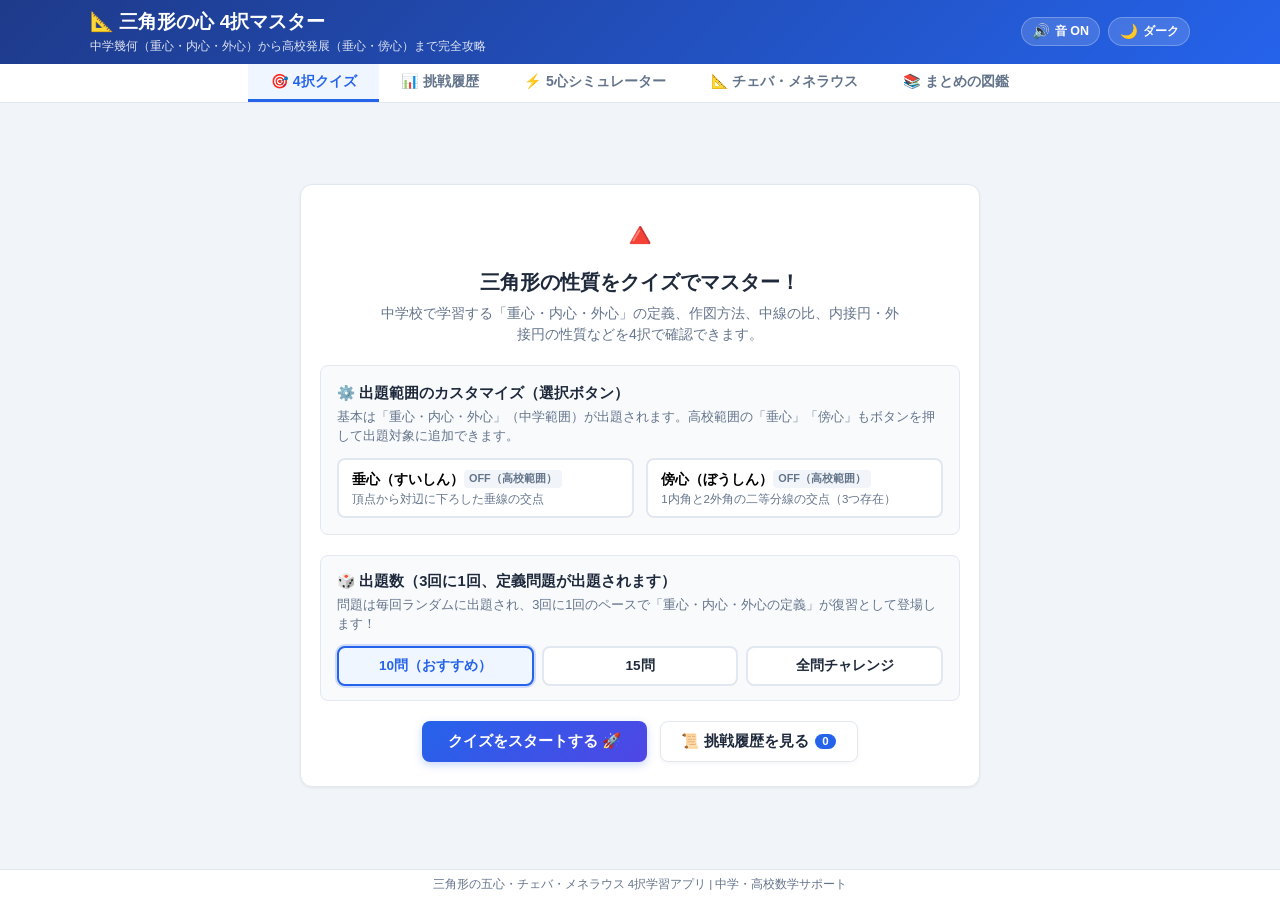
==== index.html @ 72038bac "Fix result-message element and guard to ensure quiz history saves properly" ====
<!DOCTYPE html>
<html lang="ja">
<head>
  <meta charset="UTF-8">
  <meta name="viewport" content="width=device-width, initial-scale=1.0">
  <title>三角形の心 4択マスター | 重心・内心・外心・垂心・傍心</title>
  <link rel="stylesheet" href="style.css">
</head>
<body>
  <!-- ヘッダー -->
  <header class="app-header">
    <div class="header-container">
      <div class="header-content">
        <h1>📐 三角形の心 4択マスター</h1>
        <p class="app-subtitle">中学幾何（重心・内心・外心）から高校発展（垂心・傍心）まで完全攻略</p>
      </div>
      <div class="header-actions">
        <button id="btn-sound-toggle" class="sound-toggle-btn" type="button" title="効果音 ON/OFF" aria-label="効果音切替">
          <span id="sound-icon" class="sound-icon">🔊</span>
          <span id="sound-text" class="sound-text">音 ON</span>
        </button>
        <button id="btn-theme-toggle" class="theme-toggle-btn" type="button" title="ダークモード/ライトモード切替" aria-label="テーマ切替">
          <span id="theme-icon" class="theme-icon">🌙</span>
          <span id="theme-text" class="theme-text">ダーク</span>
        </button>
      </div>
    </div>
  </header>

  <!-- ナビゲーションタブ -->
  <nav class="nav-tabs">
    <button id="tab-quiz" class="tab-btn active">🎯 4択クイズ</button>
    <button id="tab-history" class="tab-btn">📊 挑戦履歴</button>
    <button id="tab-simulator" class="tab-btn">⚡ 5心シミュレーター</button>
    <button id="tab-theorems" class="tab-btn">📐 チェバ・メネラウス</button>
    <button id="tab-encyclopedia" class="tab-btn">📚 まとめの図鑑</button>
  </nav>

  <!-- メインコンテンツ -->
  <main class="main-container">
    
    <!-- 1. クイズ開始画面 -->
    <section id="view-start" class="card start-card">
      <div class="start-icon">🔺</div>
      <h2 class="start-title">三角形の性質をクイズでマスター！</h2>
      <p class="start-desc">
        中学校で学習する「重心・内心・外心」の定義、作図方法、中線の比、内接円・外接円の性質などを4択で確認できます。
      </p>

      <!-- 高校範囲（垂心・傍心）の追加選択ボタン -->
      <div class="scope-setting-box">
        <div class="setting-title">
          <span>⚙️ 出題範囲のカスタマイズ（選択ボタン）</span>
        </div>
        <p class="setting-desc">
          基本は「重心・内心・外心」（中学範囲）が出題されます。高校範囲の「垂心」「傍心」もボタンを押して出題対象に追加できます。
        </p>

        <div class="toggle-group">
          <!-- 垂心ボタン -->
          <button id="toggle-orthocenter" class="toggle-btn" type="button">
            <div class="toggle-label">
              <span>垂心（すいしん）</span>
              <span id="badge-orthocenter" class="status-badge badge-off">OFF（高校範囲）</span>
            </div>
            <span class="toggle-sub">頂点から対辺に下ろした垂線の交点</span>
          </button>

          <!-- 傍心ボタン -->
          <button id="toggle-excenter" class="toggle-btn" type="button">
            <div class="toggle-label">
              <span>傍心（ぼうしん）</span>
              <span id="badge-excenter" class="status-badge badge-off">OFF（高校範囲）</span>
            </div>
            <span class="toggle-sub">1内角と2外角の二等分線の交点（3つ存在）</span>
          </button>
        </div>
      </div>

      <!-- 出題数の選択 -->
      <div class="count-setting-box">
        <div class="setting-title">
          <span>🎲 出題数（3回に1回、定義問題が出題されます）</span>
        </div>
        <p class="setting-desc">
          問題は毎回ランダムに出題され、3回に1回のペースで「重心・内心・外心の定義」が復習として登場します！
        </p>
        <div class="count-btn-group">
          <button type="button" class="btn-quiz-count active" data-count="10">10問（おすすめ）</button>
          <button type="button" class="btn-quiz-count" data-count="15">15問</button>
          <button type="button" class="btn-quiz-count" data-count="all">全問チャレンジ</button>
        </div>
      </div>

      <div class="start-actions">
        <button id="btn-start" class="btn-primary">クイズをスタートする 🚀</button>
        <button id="btn-open-history" class="btn-secondary" type="button">
          📜 挑戦履歴を見る <span id="history-count-badge" class="badge badge-count">0</span>
        </button>
      </div>
    </section>

    <!-- 2. クイズ解答画面 -->
    <section id="view-quiz" class="card quiz-layout hidden">
      <!-- 左側：問題と4択 -->
      <div class="quiz-left-col">
        <div class="quiz-header">
          <div class="quiz-step-box">
            <span class="quiz-step">第 <span id="q-current-index">1</span> 問 / 全 <span id="q-total">10</span> 問</span>
            <span id="scope-badge" class="badge badge-junior">中学範囲</span>
          </div>
          <div class="quiz-header-right">
            <div id="quiz-streak-badge" class="streak-badge">
              <span class="streak-fire">🔥</span> 連続正解: <strong id="streak-count">0</strong> 問
            </div>
            <button id="btn-quiz-history" class="btn-header-history" type="button" title="過去の成績履歴を見る">
              📜 履歴
            </button>
          </div>
        </div>

        <div class="progress-container">
          <div id="quiz-progress-bar" class="progress-bar"></div>
        </div>

        <!-- リアルタイム回答状況インジケーター -->
        <div id="quiz-answer-tracker" class="quiz-answer-tracker"></div>

        <div class="quiz-content">
          <div id="q-text" class="quiz-question-text">問題文がここに入ります。</div>

          <!-- 4択ボタンコンテナ -->
          <div id="options-container" class="options-grid"></div>
        </div>
      </div>

      <!-- 右側：正解・解説・次へボタン -->
      <div class="quiz-right-col">
        <!-- 未回答時の案内 -->
        <div id="feedback-placeholder" class="feedback-placeholder">
          <div class="placeholder-icon">👉</div>
          <h3>解答待ち</h3>
          <p>左側の選択肢から答えを1つ選んでください。</p>
        </div>

        <!-- 回答後の判定カード -->
        <div id="feedback-card" class="feedback-card hidden">
          <!-- 上部固定バー：判定ステータス ＆ 次の問題へボタン（スクロール一切不要で即座に押せる！） -->
          <div class="feedback-header-bar">
            <div class="feedback-status">
              <span id="feedback-icon" class="feedback-icon">⭕</span>
              <span id="feedback-title" class="feedback-title">正解！</span>
            </div>
            <button id="btn-next" class="btn-primary btn-next-top" type="button">次の問題へ ➔</button>
          </div>

          <div id="auto-next-indicator" class="auto-next-indicator hidden">⚡ 自動で次の問題へ進みます...</div>

          <!-- スクロール不要でコンパクトに収まる解説領域 -->
          <div class="feedback-content-area">
            <!-- 正解の明示表示エリア（選択後に表示） -->
            <div id="feedback-correct-answer" class="feedback-correct-answer">
              <span class="correct-badge">正解</span>
              <strong id="feedback-correct-text" class="correct-text">重心（G）</strong>
            </div>

            <p id="feedback-explanation" class="feedback-explanation">解説テキスト</p>
            <div id="feedback-tip" class="feedback-tip">💡 覚え方のヒント</div>
            <div id="quiz-svg-container" class="quiz-svg-container"></div>
          </div>

          <!-- 下部にも念のため配置（どちらでも押せます） -->
          <div class="feedback-bottom-action">
            <button id="btn-next-bottom" class="btn-secondary btn-next-sub" type="button">次の問題へ ➔</button>
          </div>
        </div>
      </div>
    </section>

    <!-- 3. 結果発表画面 -->
    <section id="view-result" class="card result-card hidden">
      <h2>🎉 クイズ終了！お疲れ様でした</h2>
      
      <div class="score-circle">
        <div id="result-score" class="score-number">8</div>
        <div class="score-total">/ <span id="result-total">10</span> 問正解</div>
      </div>

      <div class="result-stats-row">
        <div id="result-percentage" class="result-percentage">正答率: 80%</div>
        <div id="result-streak-box" class="result-streak-box">🔥 最長連続正解: <strong id="result-max-streak">0</strong> 問</div>
      </div>
      <p id="result-message" class="result-message"></p>
      <div class="result-actions">
        <button id="btn-restart" class="btn-primary">もう一度挑戦する 🔄</button>
        <button id="btn-result-history" class="btn-secondary" type="button">📜 過去の挑戦履歴を見る 📊</button>
      </div>

      <!-- 復習リスト -->
      <div class="review-section">
        <h3>📋 今回の問題と振り返り</h3>
        <div id="result-review-list"></div>
      </div>
    </section>

    <!-- 挑戦履歴画面（タブから常時直接アクセス可能） -->
    <section id="view-history" class="card history-view-card hidden">
      <div class="history-view-header">
        <div>
          <h2 class="history-view-title">📊 4択クイズ 挑戦履歴</h2>
          <p class="history-view-desc">これまでのクイズ成績と、毎回の全問題・回答の復習ができます。</p>
        </div>
        <button id="btn-view-clear-history" class="btn-text-danger" type="button">履歴をすべてリセット 🗑️</button>
      </div>

      <!-- 統計サマリーカード -->
      <div class="history-stats-grid">
        <div class="stat-card">
          <div id="stat-view-total-plays" class="stat-num">0 回</div>
          <div class="stat-lbl">挑戦回数</div>
        </div>
        <div class="stat-card">
          <div id="stat-view-avg-accuracy" class="stat-num">0%</div>
          <div class="stat-lbl">平均正答率</div>
        </div>
        <div class="stat-card">
          <div id="stat-view-best-streak" class="stat-num">0 問</div>
          <div class="stat-lbl">最高連続正解</div>
        </div>
      </div>

      <!-- 履歴一覧 -->
      <div class="history-view-body">
        <div id="history-view-list" class="history-list-container"></div>
      </div>
    </section>

    <!-- 4. まとめ図鑑画面 -->
    <section id="view-encyclopedia" class="hidden">
      <div style="margin-bottom: 1rem;">
        <h2 style="font-size: 1.3rem; margin-bottom: 0.3rem;">📖 三角形の五心 まとめ図鑑</h2>
        <p style="color: var(--text-muted); font-size: 0.9rem;">
          定義・作図方法・特徴的な性質をいつでも確認できるチートシートです。
        </p>
      </div>
      <div id="encyclopedia-container" class="encyclo-container"></div>
    </section>

    <!-- 5. 5心シミュレーター画面 -->
    <section id="view-simulator" class="card sim-layout hidden">
      <!-- 左パネル: コントロール & 情報 -->
      <div class="sim-panel">
        <div class="sim-panel-header">
          <h3>🎮 五心コントロール</h3>
          <p class="sim-guide">頂点A, B, Cを直接ドラッグして動かせます！</p>
        </div>

        <!-- プリセットボタン -->
        <div class="sim-control-group">
          <label class="sim-label">三角形プリセット</label>
          <div class="preset-btn-grid">
            <button class="btn-preset" data-preset="acute" title="鋭角三角形">鋭角</button>
            <button class="btn-preset" data-preset="right" title="直角三角形">直角</button>
            <button class="btn-preset" data-preset="obtuse" title="鈍角三角形">鈍角</button>
            <button class="btn-preset" data-preset="equilateral" title="正三角形">正△</button>
          </div>
        </div>

        <!-- 表示切り替えトグル -->
        <div class="sim-control-group">
          <label class="sim-label">表示する「心」と図形</label>
          <div class="sim-check-list">
            <label class="sim-check-item sim-check-centroid">
              <input type="checkbox" id="sim-show-centroid" checked>
              <span class="sim-check-mark"></span>
              <span class="sim-check-text"><strong>重心 (G)</strong> <small>中線</small></span>
            </label>

            <label class="sim-check-item sim-check-incenter">
              <input type="checkbox" id="sim-show-incenter" checked>
              <span class="sim-check-mark"></span>
              <span class="sim-check-text"><strong>内心 (I)</strong> <small>内接円・二等分線</small></span>
            </label>

            <label class="sim-check-item sim-check-sub sim-check-formula" id="sim-formula-row" title="内接円の半径公式 S=1/2r(a+b+c) の導出図解を表示">
              <input type="checkbox" id="sim-show-incenter-demo">
              <span class="sim-check-mark"></span>
              <span class="sim-check-text"><strong>↳ 📐 半径の求め方</strong> <small>3分割公式</small></span>
            </label>

            <label class="sim-check-item sim-check-circumcenter">
              <input type="checkbox" id="sim-show-circumcenter" checked>
              <span class="sim-check-mark"></span>
              <span class="sim-check-text"><strong>外心 (O)</strong> <small>外接円・垂直二等分線</small></span>
            </label>

            <label class="sim-check-item sim-check-orthocenter">
              <input type="checkbox" id="sim-show-orthocenter">
              <span class="sim-check-mark"></span>
              <span class="sim-check-text"><strong>垂心 (H)</strong> <small>垂線（高校）</small></span>
            </label>

            <label class="sim-check-item sim-check-excenter">
              <input type="checkbox" id="sim-show-excenter">
              <span class="sim-check-mark"></span>
              <span class="sim-check-text"><strong>傍心 (I_A)</strong> <small>傍接円（高校）</small></span>
            </label>

            <label class="sim-check-item sim-check-euler">
              <input type="checkbox" id="sim-show-euler">
              <span class="sim-check-mark"></span>
              <span class="sim-check-text"><strong>オイラー線</strong> <small>O-G-Hの一直線</small></span>
            </label>
          </div>
        </div>

        <!-- リアルタイム情報 -->
        <div class="sim-info-card">
          <div class="sim-info-row">
            <span class="sim-info-label">形状:</span>
            <span id="sim-triangle-type" class="sim-type-badge">鋭角三角形</span>
          </div>
          <div class="sim-angles-row">
            <span>∠A: <b id="sim-angle-a">60°</b></span>
            <span>∠B: <b id="sim-angle-b">60°</b></span>
            <span>∠C: <b id="sim-angle-c">60°</b></span>
          </div>
          <div id="sim-commentary" class="sim-commentary">
            頂点を動かして、外心や垂心が内部から外部へ飛び出す様子や、直角三角形の斜辺中点に外心が乗る様子を観察してみましょう！
          </div>
        </div>
      </div>

      <!-- 右側：メインビュー（キャンバス ＋ 下部式バー） -->
      <div class="sim-right-area">
        <div class="sim-canvas-wrapper">
          <svg id="sim-svg" viewBox="0 0 850 500" class="sim-svg">
            <defs>
              <pattern id="sim-grid" width="20" height="20" patternUnits="userSpaceOnUse">
                <path d="M 20 0 L 0 0 0 20" fill="none" stroke="#f1f5f9" stroke-width="1" />
              </pattern>
            </defs>
            <rect width="100%" height="100%" fill="url(#sim-grid)" rx="8" />

            <g id="sim-root-layer">
              <!-- 動的要素レイヤー -->
              <g id="sim-layer-guides"></g>
              <g id="sim-layer-circles"></g>
              <g id="sim-layer-euler"></g>

              <!-- 内心単独表示時の3分割三角形ハイライトレイヤー -->
              <g id="sim-layer-incenter-demo"></g>

              <!-- 三角形本体 -->
              <polygon id="sim-poly-triangle" class="sim-triangle" />

              <!-- 心の点レイヤー -->
              <g id="sim-layer-centers"></g>

              <!-- 頂点ドラッグハンドル -->
              <g id="sim-layer-handles"></g>
            </g>
          </svg>
        </div>

        <!-- 図の下に大きく表示する内接円の半径公式バー -->
        <div id="sim-formula-bar" class="sim-formula-bar hidden">
          <div class="sf-section sf-derivation">
            <div class="sf-tag">💡 内接円の半径公式の導出（3分割）</div>
            <div class="sf-eq-group">
              <span class="sf-area-s">S</span>
              <span class="sf-eq">=</span>
              <span class="sf-tri sf-tri-a" title="△IBC (底辺 a, 高さ r)">½ ar</span>
              <span class="sf-plus">+</span>
              <span class="sf-tri sf-tri-b" title="△ICA (底辺 b, 高さ r)">½ br</span>
              <span class="sf-plus">+</span>
              <span class="sf-tri sf-tri-c" title="△IAB (底辺 c, 高さ r)">½ cr</span>
              <span class="sf-eq">=</span>
              <span class="sf-factored">½(a + b + c)r</span>
            </div>
          </div>

          <div class="sf-arrow">➔</div>

          <div class="sf-section sf-target">
            <div class="sf-target-title">半径 r の公式</div>
            <div class="sf-frac-group">
              <span class="sf-r-var">r</span>
              <span class="sf-eq">=</span>
              <div class="sf-fraction">
                <span class="sf-num">2S</span>
                <span class="sf-den">a + b + c</span>
              </div>
            </div>
          </div>

          <div class="sf-section sf-calc">
            <div class="sf-calc-row">周長 <i>a+b+c</i>: <b id="sim-bar-p">0</b></div>
            <div class="sf-calc-row">面積 <i>S</i>: <b id="sim-bar-s">0</b></div>
            <div class="sf-calc-row sf-calc-r">半径 <i>r</i> = <b id="sim-bar-r">0</b></div>
          </div>
        </div>
      </div>
    </section>

    <!-- 6. チェバ・メネラウス シミュレーター画面 -->
    <section id="view-theorems" class="card sim-layout hidden">
      <!-- 左パネル: コントロール & 情報 -->
      <div class="sim-panel">
        <div class="sim-panel-header">
          <h3>📐 チェバ・メネラウス</h3>
          <p class="sim-guide">頂点A, B, Cや交点・直線をドラッグ！</p>
        </div>

        <!-- 定理選択セグメント -->
        <div class="sim-control-group">
          <label class="sim-label">定理の選択</label>
          <div class="thm-mode-selector">
            <button id="thm-mode-ceva" class="btn-thm-mode active" type="button">チェバの定理</button>
            <button id="thm-mode-menelaus" class="btn-thm-mode" type="button">メネラウスの定理</button>
          </div>
        </div>

        <!-- 出発点の選択 -->
        <div class="sim-control-group">
          <label class="sim-label">🏁 出発する頂点</label>
          <div class="thm-start-selector">
            <button class="btn-thm-start active" data-start="A" type="button">頂点 A</button>
            <button class="btn-thm-start" data-start="B" type="button">頂点 B</button>
            <button class="btn-thm-start" data-start="C" type="button">頂点 C</button>
          </div>
        </div>

        <!-- プリセットボタン -->
        <div class="sim-control-group">
          <label class="sim-label">配置プリセット</label>
          <div class="preset-btn-grid">
            <button class="btn-preset btn-thm-preset" data-preset="default">標準</button>
            <button class="btn-preset btn-thm-preset" data-preset="centroid" title="重心（比1:1:1）">重心</button>
            <button class="btn-preset btn-thm-preset" data-preset="fox" title="キツネ型（基本）">キツネ型</button>
            <button class="btn-preset btn-thm-preset" data-preset="midpoint" title="中点交差">中点</button>
          </div>
        </div>

        <!-- 表示設定 -->
        <div class="sim-control-group">
          <label class="sim-label">表示オプション</label>
          <div class="sim-check-list">
            <label class="sim-check-item">
              <input type="checkbox" id="thm-show-route" checked>
              <span class="sim-check-mark"></span>
              <span class="sim-check-text"><strong>🔄 巡回ルート（一筆書き）</strong> <small>矢印ガイド</small></span>
            </label>
            <label class="sim-check-item">
              <input type="checkbox" id="thm-show-lengths" checked>
              <span class="sim-check-mark"></span>
              <span class="sim-check-text"><strong>📏 線分の長さ数値</strong> <small>比率ラベル</small></span>
            </label>
            <label class="sim-check-item">
              <input type="checkbox" id="thm-show-extended" checked>
              <span class="sim-check-mark"></span>
              <span class="sim-check-text"><strong>✂️ 延長線ガイド</strong> <small>外分交点（点線）</small></span>
            </label>
            <label class="sim-check-item" id="thm-opt-line-handles-row">
              <input type="checkbox" id="thm-show-line-handles" checked>
              <span class="sim-check-mark"></span>
              <span class="sim-check-text"><strong>📍 直線操作点 (L1, L2)</strong> <small>メネラウス制御点</small></span>
            </label>
          </div>
        </div>

        <!-- 解説カード -->
        <div class="sim-info-card">
          <div class="sim-info-row">
            <span class="sim-info-label">要点解説:</span>
          </div>
          <div id="thm-explanation" class="sim-commentary">
            頂点AまたはBからスタートして、対辺の分点を経由しながら一筆書きで一周すると、分数の積は常に「1」になります！
          </div>
        </div>
      </div>

      <!-- 右側：メインビュー（キャンバス ＋ 下部式バー） -->
      <div class="sim-right-area">
        <div class="sim-canvas-wrapper">
          <svg id="thm-svg" viewBox="0 0 850 500" class="sim-svg">
            <g id="thm-root-layer">
              <!-- 延長線レイヤー -->
              <g id="thm-layer-extended"></g>
              <!-- 三角形本体 -->
              <polygon id="thm-poly-triangle" class="sim-triangle" />
              <!-- チェバ線 / メネラウス直線レイヤー -->
              <g id="thm-layer-lines"></g>
              <!-- 巡回ルート矢印レイヤー -->
              <g id="thm-layer-route"></g>
              <!-- 分点・交点レイヤー -->
              <g id="thm-layer-points"></g>
              <!-- ドラッグハンドルレイヤー -->
              <g id="thm-layer-handles"></g>
            </g>
          </svg>
        </div>

        <!-- 図の下に大きく表示する数式バー -->
        <div id="thm-formula-bar" class="sim-formula-bar">
          <div class="sf-section sf-derivation">
            <div id="thm-bar-title" class="sf-tag">📐 定理の等式</div>
            <div class="thm-formula-row">
              <div id="thm-frac-1" class="thm-formula-frac-box"></div>
              <span class="sf-times">×</span>
              <div id="thm-frac-2" class="thm-formula-frac-box"></div>
              <span class="sf-times">×</span>
              <div id="thm-frac-3" class="thm-formula-frac-box"></div>
              <span class="sf-eq">=</span>
              <span class="thm-formula-const">1</span>
            </div>
          </div>

          <div class="sf-arrow">➔</div>

          <div class="sf-section sf-target">
            <div class="sf-target-title">現在の実長での計算</div>
            <div class="thm-calc-row">
              <div id="thm-val-1" class="thm-val-frac-box"></div>
              <span class="sf-times">×</span>
              <div id="thm-val-2" class="thm-val-frac-box"></div>
              <span class="sf-times">×</span>
              <div id="thm-val-3" class="thm-val-frac-box"></div>
              <span class="sf-eq">=</span>
              <div class="thm-product-badge">
                <span id="thm-bar-product">1.00</span>
              </div>
            </div>
          </div>
        </div>
      </div>
    </section>

  </main>

  <!-- 挑戦履歴モーダル -->
  <div id="modal-history" class="modal-overlay hidden">
    <div class="modal-card">
      <div class="modal-header">
        <div class="modal-title-box">
          <span class="modal-icon">📊</span>
          <h3 class="modal-title">4択クイズ 挑戦履歴</h3>
        </div>
        <button id="btn-close-history" class="btn-modal-close" type="button" aria-label="閉じる">✕</button>
      </div>

      <div class="modal-body">
        <!-- 総合統計サマリー -->
        <div class="history-stats-grid">
          <div class="stat-card">
            <div id="stat-total-plays" class="stat-num">0</div>
            <div class="stat-lbl">挑戦回数</div>
          </div>
          <div class="stat-card">
            <div id="stat-avg-accuracy" class="stat-num">0%</div>
            <div class="stat-lbl">平均正答率</div>
          </div>
          <div class="stat-card">
            <div id="stat-best-streak" class="stat-num">0</div>
            <div class="stat-lbl">最高連続正解</div>
          </div>
        </div>

        <!-- 履歴リスト -->
        <div class="history-list-header">
          <h4>過去の成績一覧</h4>
          <button id="btn-clear-history" class="btn-text-danger" type="button">履歴をリセット</button>
        </div>
        <div id="history-list-container" class="history-list-container">
          <!-- JSで動的生成 -->
        </div>
      </div>
    </div>
  </div>

  <!-- フッター -->
  <footer class="app-footer">
    <p>三角形の五心・チェバ・メネラウス 4択学習アプリ | 中学・高校数学サポート</p>
  </footer>

  <!-- スクリプト読み込み -->
  <script src="questions.js"></script>
  <script src="simulator.js"></script>
  <script src="theorems.js"></script>
  <script src="app.js"></script>
</body>
</html>
---- style.css ----
:root {
  --primary-color: #2563eb;
  --primary-hover: #1d4ed8;
  --primary-light: #eff6ff;
  --secondary-color: #4f46e5;
  --success-color: #10b981;
  --success-light: #ecfdf5;
  --danger-color: #ef4444;
  --danger-light: #fef2f2;
  --warning-color: #f59e0b;
  --text-main: #1e293b;
  --text-muted: #64748b;
  --bg-main: #f1f5f9;
  --card-bg: #ffffff;
  --border-color: #e2e8f0;
  --input-bg: #ffffff;
  --radius-sm: 8px;
  --radius-md: 12px;
  --radius-lg: 16px;
  --shadow-sm: 0 1px 3px rgba(0,0,0,0.06);
  --shadow-md: 0 4px 10px rgba(0,0,0,0.07);
  --font-family: 'Segoe UI', -apple-system, BlinkMacSystemFont, "Hiragino Sans", "Hiragino Kaku Gothic ProN", Meiryo, sans-serif;
}

/* ダークモード設定 */
[data-theme="dark"] {
  --primary-color: #60a5fa;
  --primary-hover: #93c5fd;
  --primary-light: #1e293b;
  --secondary-color: #818cf8;
  --success-color: #34d399;
  --success-light: #064e3b;
  --danger-color: #f87171;
  --danger-light: #7f1d1d;
  --warning-color: #fbbf24;
  --text-main: #f1f5f9;
  --text-muted: #94a3b8;
  --bg-main: #0b0f19;
  --card-bg: #151d2f;
  --border-color: #25334d;
  --input-bg: #1a243a;
  --shadow-sm: 0 1px 3px rgba(0,0,0,0.4);
  --shadow-md: 0 4px 12px rgba(0,0,0,0.5);
}

* {
  box-sizing: border-box;
  margin: 0;
  padding: 0;
}

body {
  font-family: var(--font-family);
  background-color: var(--bg-main);
  color: var(--text-main);
  line-height: 1.5;
  height: 100vh;
  display: flex;
  flex-direction: column;
  overflow-x: hidden;
  transition: background-color 0.25s ease, color 0.25s ease;
}

/* ヘッダー */
.app-header {
  background: linear-gradient(135deg, #1e3a8a, #2563eb);
  color: #ffffff;
  padding: 0.5rem 1.2rem;
  box-shadow: var(--shadow-sm);
  flex-shrink: 0;
}

[data-theme="dark"] .app-header {
  background: linear-gradient(135deg, #0f172a, #1e3a8a);
  border-bottom: 1px solid #25334d;
}

.header-container {
  max-width: 1100px;
  margin: 0 auto;
  display: flex;
  align-items: center;
  justify-content: space-between;
}

.header-content {
  text-align: left;
}

.header-content h1 {
  font-size: 1.2rem;
  font-weight: 700;
  display: flex;
  align-items: center;
  gap: 0.4rem;
}

.app-subtitle {
  font-size: 0.78rem;
  opacity: 0.85;
}

/* ヘッダー右側ボタングループ */
.header-actions {
  display: flex;
  align-items: center;
  gap: 0.5rem;
}

/* テーマ切り替えボタン＆サウンド切り替えボタン */
.theme-toggle-btn,
.sound-toggle-btn {
  background: rgba(255, 255, 255, 0.15);
  border: 1px solid rgba(255, 255, 255, 0.25);
  color: #ffffff;
  padding: 0.32rem 0.65rem;
  border-radius: 20px;
  font-size: 0.78rem;
  font-weight: 600;
  cursor: pointer;
  display: flex;
  align-items: center;
  gap: 0.3rem;
  transition: all 0.2s ease;
  backdrop-filter: blur(4px);
}

.theme-toggle-btn:hover,
.sound-toggle-btn:hover {
  background: rgba(255, 255, 255, 0.25);
  transform: translateY(-1px);
}

.sound-toggle-btn.muted {
  opacity: 0.65;
  background: rgba(0, 0, 0, 0.2);
}

.theme-icon,
.sound-icon {
  font-size: 0.9rem;
}

/* ナビゲーションタブ */
.nav-tabs {
  display: flex;
  justify-content: center;
  background: #ffffff;
  border-bottom: 1px solid var(--border-color);
  flex-shrink: 0;
}

.tab-btn {
  background: none;
  border: none;
  padding: 0.5rem 1.4rem;
  font-size: 0.88rem;
  font-weight: 600;
  color: var(--text-muted);
  cursor: pointer;
  transition: all 0.15s ease;
  border-bottom: 3px solid transparent;
}

.tab-btn:hover {
  color: var(--primary-color);
}

.tab-btn.active {
  color: var(--primary-color);
  border-bottom-color: var(--primary-color);
  background: var(--primary-light);
}

/* コンテナ */
.main-container {
  max-width: 1380px;
  width: 100%;
  margin: 0.4rem auto;
  padding: 0 0.8rem;
  flex: 1;
  display: flex;
  flex-direction: column;
  min-height: 0; /* flexbox内のオーバーフロー制御 */
}

/* 共通カード */
.card {
  background: var(--card-bg);
  border-radius: var(--radius-md);
  padding: 1.2rem;
  box-shadow: var(--shadow-sm);
  border: 1px solid var(--border-color);
}

/* 開始画面 */
.start-card {
  text-align: center;
  padding: 1.5rem 1.2rem;
  max-width: 680px;
  margin: auto;
}

.start-icon {
  font-size: 2.2rem;
  margin-bottom: 0.3rem;
}

.start-title {
  font-size: 1.25rem;
  font-weight: 700;
  color: var(--text-main);
  margin-bottom: 0.4rem;
}

.start-desc {
  color: var(--text-muted);
  font-size: 0.88rem;
  max-width: 520px;
  margin: 0 auto 1.2rem auto;
}

/* オプション設定エリア */
.scope-setting-box {
  background: #f8fafc;
  border: 1px solid var(--border-color);
  border-radius: var(--radius-sm);
  padding: 1rem;
  margin-bottom: 1.2rem;
  text-align: left;
}

.setting-title {
  font-size: 0.92rem;
  font-weight: 700;
  margin-bottom: 0.2rem;
  display: flex;
  align-items: center;
  gap: 0.3rem;
}

.setting-desc {
  font-size: 0.8rem;
  color: var(--text-muted);
  margin-bottom: 0.8rem;
}

.toggle-group {
  display: grid;
  grid-template-columns: 1fr 1fr;
  gap: 0.8rem;
}

.toggle-btn {
  background: #ffffff;
  border: 2px solid var(--border-color);
  border-radius: var(--radius-sm);
  padding: 0.6rem 0.8rem;
  text-align: left;
  cursor: pointer;
  transition: all 0.2s ease;
  display: flex;
  flex-direction: column;
  gap: 0.2rem;
}

.toggle-btn:hover {
  border-color: #94a3b8;
}

.toggle-btn.active {
  border-color: var(--primary-color);
  background: var(--primary-light);
}

.toggle-label {
  font-size: 0.88rem;
  font-weight: 700;
  display: flex;
  justify-content: space-between;
  align-items: center;
}

.toggle-sub {
  font-size: 0.72rem;
  color: var(--text-muted);
}

.status-badge {
  font-size: 0.68rem;
  padding: 2px 5px;
  border-radius: 4px;
  font-weight: 600;
}

.badge-on {
  background: #dbeafe;
  color: #1e40af;
}

.badge-off {
  background: #f1f5f9;
  color: #64748b;
}

/* 出題数選択ボックス */
.count-setting-box {
  background: #f8fafc;
  border: 1px solid var(--border-color);
  border-radius: var(--radius-sm);
  padding: 0.9rem 1rem;
  margin-bottom: 1.2rem;
  text-align: left;
}

.count-btn-group {
  display: grid;
  grid-template-columns: 1fr 1fr 1fr;
  gap: 0.5rem;
}

.btn-quiz-count {
  padding: 0.55rem 0.5rem;
  border: 2px solid var(--border-color);
  background: var(--card-bg);
  color: var(--text-main);
  border-radius: var(--radius-sm);
  font-size: 0.85rem;
  font-weight: 700;
  cursor: pointer;
  transition: all 0.2s ease;
  text-align: center;
}

.btn-quiz-count:hover {
  border-color: var(--primary-color);
  background: var(--primary-light);
}

.btn-quiz-count.active {
  border-color: var(--primary-color);
  background: var(--primary-light);
  color: var(--primary-color);
  box-shadow: 0 0 0 2px rgba(37, 99, 235, 0.2);
}

[data-theme="dark"] .count-setting-box {
  background: #131b2e;
  border-color: #25334d;
}

[data-theme="dark"] .btn-quiz-count {
  background: #1e293b;
  border-color: #334155;
  color: var(--text-main);
}

[data-theme="dark"] .btn-quiz-count:hover {
  background: #25334d;
  border-color: #60a5fa;
}

[data-theme="dark"] .btn-quiz-count.active {
  background: rgba(96, 165, 250, 0.15);
  border-color: #60a5fa;
  color: #93c5fd;
  box-shadow: 0 0 0 2px rgba(96, 165, 250, 0.3);
}

/* ボタン共通 */
.btn-primary {
  background: linear-gradient(135deg, var(--primary-color), var(--secondary-color));
  color: #ffffff;
  border: none;
  padding: 0.65rem 1.6rem;
  font-size: 0.95rem;
  font-weight: 700;
  border-radius: var(--radius-sm);
  cursor: pointer;
  box-shadow: 0 3px 8px rgba(37, 99, 235, 0.25);
  transition: all 0.15s ease;
}

.btn-primary:hover {
  transform: translateY(-1px);
  box-shadow: 0 5px 12px rgba(37, 99, 235, 0.35);
}

/* ==========================================================
   クイズ2カラムレイアウト（左：問題、右：正解・解説）
   ========================================================== */
.quiz-layout {
  display: grid;
  grid-template-columns: 1fr 1.05fr;
  gap: 1.2rem;
  padding: 1.1rem;
  height: calc(100vh - 130px);
  min-height: 480px;
  max-height: 720px;
  align-items: stretch;
}

/* 左カラム: 問題と選択肢 */
.quiz-left-col {
  display: flex;
  flex-direction: column;
  height: 100%;
  border-right: 1px solid var(--border-color);
  padding-right: 1.2rem;
}

.quiz-header {
  display: flex;
  justify-content: space-between;
  align-items: center;
  margin-bottom: 0.35rem;
}

.quiz-step-box {
  display: flex;
  align-items: center;
  gap: 0.5rem;
}

.quiz-step {
  font-weight: 700;
  font-size: 0.92rem;
  color: var(--primary-color);
}

/* 連続正解バッジ */
.streak-badge {
  display: inline-flex;
  align-items: center;
  gap: 0.25rem;
  font-size: 0.78rem;
  font-weight: 700;
  padding: 0.18rem 0.55rem;
  border-radius: 999px;
  background: #f1f5f9;
  color: #64748b;
  border: 1px solid #e2e8f0;
  transition: all 0.2s ease;
}

.streak-badge.has-streak {
  background: #fff7ed;
  color: #ea580c;
  border-color: #fed7aa;
  box-shadow: 0 1px 4px rgba(234, 88, 12, 0.15);
}

.streak-fire {
  font-size: 0.95rem;
  display: inline-block;
}

.streak-badge.has-streak .streak-fire {
  animation: flameWiggle 0.9s infinite alternate ease-in-out;
}

@keyframes flameWiggle {
  0% { transform: scale(1) rotate(-4deg); }
  100% { transform: scale(1.2) rotate(4deg); }
}

.streak-pop {
  animation: streakPopAnim 0.35s cubic-bezier(0.175, 0.885, 0.32, 1.275);
}

@keyframes streakPopAnim {
  0% { transform: scale(0.9); }
  50% { transform: scale(1.18); }
  100% { transform: scale(1); }
}

.badge {
  font-size: 0.7rem;
  font-weight: 700;
  padding: 2px 7px;
  border-radius: 999px;
}

.badge-junior {
  background: #e0f2fe;
  color: #0369a1;
}

.badge-high {
  background: #fef3c7;
  color: #b45309;
}

.progress-container {
  height: 5px;
  background: #e2e8f0;
  border-radius: 3px;
  overflow: hidden;
  margin-bottom: 0.6rem;
}

.progress-bar {
  height: 100%;
  background: var(--primary-color);
  width: 0%;
  transition: width 0.25s ease;
}

.quiz-category {
  font-size: 0.78rem;
  font-weight: 700;
  color: var(--text-muted);
  text-transform: uppercase;
}

.quiz-title {
  font-size: 1.05rem;
  font-weight: 700;
  margin-bottom: 0.35rem;
  color: var(--text-main);
}

.quiz-question-text {
  font-size: 0.92rem;
  margin-bottom: 0.7rem;
  background: #f8fafc;
  padding: 0.65rem 0.8rem;
  border-radius: var(--radius-sm);
  border-left: 4px solid var(--primary-color);
  line-height: 1.45;
}

/* 4択オプション（コンパクト） */
.options-grid {
  display: flex;
  flex-direction: column;
  gap: 0.5rem;
  flex: 1;
  justify-content: center;
}

.option-btn {
  display: flex;
  align-items: center;
  background: #ffffff;
  border: 1.5px solid var(--border-color);
  border-radius: var(--radius-sm);
  padding: 0.55rem 0.75rem;
  font-size: 0.88rem;
  text-align: left;
  cursor: pointer;
  transition: all 0.15s ease;
  color: var(--text-main);
  line-height: 1.35;
}

.option-btn:hover {
  background: var(--primary-light);
  border-color: #93c5fd;
  transform: translateX(2px);
}

.opt-label {
  font-weight: 700;
  background: #f1f5f9;
  width: 24px;
  height: 24px;
  display: inline-flex;
  align-items: center;
  justify-content: center;
  border-radius: 50%;
  margin-right: 0.6rem;
  flex-shrink: 0;
  font-size: 0.78rem;
  color: var(--text-muted);
}

.option-btn.correct {
  background: var(--success-light) !important;
  border-color: var(--success-color) !important;
  color: #065f46;
  font-weight: 600;
}
.option-btn.correct .opt-label {
  background: var(--success-color);
  color: #ffffff;
}

.option-btn.wrong {
  background: var(--danger-light) !important;
  border-color: var(--danger-color) !important;
  color: #991b1b;
}
.option-btn.wrong .opt-label {
  background: var(--danger-color);
  color: #ffffff;
}

/* 右カラム: 正解・解説・SVG図解 */
.quiz-right-col {
  display: flex;
  flex-direction: column;
  height: 100%;
  min-height: 0;
  position: relative;
  background: #fbfcfe;
  border-radius: var(--radius-sm);
  padding: 0.75rem;
  border: 1px solid #edf2f7;
  overflow: hidden; /* 外側のはみ出しを防止し、ボタンを常時固定表示 */
}

/* 未解答時プレースホルダー */
.feedback-placeholder {
  display: flex;
  flex-direction: column;
  align-items: center;
  justify-content: center;
  height: 100%;
  text-align: center;
  color: var(--text-muted);
}

.placeholder-icon {
  font-size: 2.5rem;
  margin-bottom: 0.5rem;
  animation: pulse 1.8s infinite;
}

@keyframes pulse {
  0% { transform: scale(1); opacity: 0.8; }
  50% { transform: scale(1.1); opacity: 1; }
  100% { transform: scale(1); opacity: 0.8; }
}

.feedback-placeholder h3 {
  font-size: 1.05rem;
  color: var(--text-main);
  margin-bottom: 0.3rem;
}

.feedback-placeholder p {
  font-size: 0.85rem;
  line-height: 1.5;
}

/* 正解・解説カード */
.feedback-card {
  display: flex;
  flex-direction: column;
  height: 100%;
  min-height: 0;
  animation: fadeIn 0.2s ease;
}

@keyframes fadeIn {
  from { opacity: 0; transform: translateY(4px); }
  to { opacity: 1; transform: translateY(0); }
}

/* 上部固定バー：判定結果 & 次の問題へボタン（スクロール一切不要！） */
.feedback-header-bar {
  display: flex;
  align-items: center;
  justify-content: space-between;
  gap: 0.6rem;
  margin-bottom: 0.35rem;
  flex-shrink: 0;
}

.feedback-status {
  display: flex;
  align-items: center;
  gap: 0.4rem;
  padding: 0.35rem 0.6rem;
  border-radius: var(--radius-sm);
  flex: 1;
}

/* 最上部「次の問題へ」ボタン（常時目立つ＆スクロール不要） */
.btn-next-top {
  padding: 0.45rem 1.1rem;
  font-size: 0.92rem;
  font-weight: 800;
  white-space: nowrap;
  flex-shrink: 0;
  box-shadow: 0 3px 10px rgba(37, 99, 235, 0.35);
  animation: pulseBtn 2s infinite ease-in-out;
}

@keyframes pulseBtn {
  0%, 100% { transform: scale(1); }
  50% { transform: scale(1.03); box-shadow: 0 4px 14px rgba(37, 99, 235, 0.45); }
}

/* スクロール領域（解説や図解が長い場合でもここだけがスクロールし、ボタンは常に最上部に固定） */
.feedback-content-area {
  flex: 1;
  min-height: 0;
  overflow-y: auto;
  display: flex;
  flex-direction: column;
  gap: 0.35rem;
  padding-right: 2px;
}

.feedback-bottom-action {
  display: none;
}

.feedback-correct .feedback-status {
  background: var(--success-light);
  border: 1px solid #a7f3d0;
}

.feedback-wrong .feedback-status {
  background: var(--danger-light);
  border: 1px solid #fecaca;
}

.feedback-icon {
  font-size: 1.1rem;
  font-weight: 700;
}

.feedback-title {
  font-size: 0.92rem;
  font-weight: 700;
}

/* 選択後に表示する正解明示バナー */
.feedback-correct-answer {
  display: flex;
  align-items: center;
  gap: 0.5rem;
  background: #ecfdf5;
  border: 1.5px solid #10b981;
  border-radius: var(--radius-sm);
  padding: 0.35rem 0.6rem;
  margin-bottom: 0.4rem;
  flex-shrink: 0;
}

.feedback-correct-answer .correct-badge {
  background: #059669;
  color: #ffffff;
  font-size: 0.72rem;
  font-weight: 700;
  padding: 0.15rem 0.45rem;
  border-radius: 4px;
  letter-spacing: 0.05em;
  flex-shrink: 0;
}

.feedback-correct-answer .correct-text {
  font-size: 0.9rem;
  font-weight: 700;
  color: #065f46;
  line-height: 1.35;
}

[data-theme="dark"] .feedback-correct-answer {
  background: rgba(16, 185, 129, 0.15);
  border-color: #059669;
}

[data-theme="dark"] .feedback-correct-answer .correct-text {
  color: #a7f3d0;
}

.feedback-explanation {
  font-size: 0.84rem;
  color: var(--text-main);
  line-height: 1.4;
  margin-bottom: 0.4rem;
  flex-shrink: 0;
}

.feedback-tip {
  font-size: 0.8rem;
  background: #fffbeb;
  border-left: 3px solid var(--warning-color);
  padding: 0.35rem 0.5rem;
  border-radius: 4px;
  color: #92400e;
  line-height: 1.35;
  margin-bottom: 0.4rem;
  flex-shrink: 0;
}

/* SVG図解表示エリア（高さを抑えてフィット） */
.quiz-svg-container {
  background: #ffffff;
  border: 1px solid var(--border-color);
  border-radius: var(--radius-sm);
  padding: 0.2rem;
  display: flex;
  justify-content: center;
  align-items: center;
  flex-shrink: 0;
  min-height: 80px;
  max-height: 120px;
  overflow: hidden;
}

.geometry-svg {
  height: 100%;
  max-height: 115px;
  width: auto;
}

.feedback-action {
  display: flex;
  align-items: center;
  justify-content: space-between;
  margin-top: 0.45rem;
  flex-shrink: 0;
  gap: 0.5rem;
}

.auto-next-indicator {
  font-size: 0.76rem;
  color: #059669;
  font-weight: 700;
  display: inline-flex;
  align-items: center;
  gap: 0.2rem;
  animation: pulseFade 1.1s infinite ease-in-out;
}

@keyframes pulseFade {
  0%, 100% { opacity: 0.6; transform: scale(0.98); }
  50% { opacity: 1; transform: scale(1.02); }
}

/* SVG要素装飾 */
.svg-triangle {
  fill: #f8fafc;
  stroke: #334155;
  stroke-width: 2.5;
  stroke-linejoin: round;
}
.svg-vertex { fill: #334155; }
.svg-vertex-label {
  font-size: 13px;
  font-weight: 700;
  fill: #1e293b;
  font-family: inherit;
}
.svg-line-guide {
  stroke: #94a3b8;
  stroke-width: 1.5;
  stroke-dasharray: 4,4;
}
.svg-circle { fill: none; stroke-width: 2; }
.incenter-circle { stroke: #3b82f6; stroke-dasharray: 3,3; }
.circumcenter-circle { stroke: #10b981; stroke-dasharray: 3,3; }
.excenter-circle { stroke: #a855f7; stroke-dasharray: 3,3; }
.svg-center-point { filter: drop-shadow(0 2px 3px rgba(0,0,0,0.25)); }
.svg-center-label { font-size: 12px; font-weight: 700; font-family: inherit; }
.svg-sub-point { fill: #64748b; }
.svg-sub-text { font-size: 10px; fill: #64748b; text-anchor: middle; }
.svg-ratio-text { font-size: 11px; font-weight: 700; fill: #ef4444; }

/* 結果画面 */
.result-card {
  text-align: center;
  padding: 1.5rem 1.2rem;
  max-width: 680px;
  margin: auto;
  max-height: calc(100vh - 120px);
  overflow-y: auto;
}

.score-circle {
  width: 105px;
  height: 105px;
  border-radius: 50%;
  background: linear-gradient(135deg, var(--primary-light), #dbeafe);
  border: 3.5px solid var(--primary-color);
  margin: 0.6rem auto 1rem auto;
  display: flex;
  flex-direction: column;
  align-items: center;
  justify-content: center;
}

.score-number {
  font-size: 1.8rem;
  font-weight: 800;
  color: var(--primary-color);
  line-height: 1;
}

.score-total {
  font-size: 0.75rem;
  color: var(--text-muted);
}

.result-stats-row {
  display: flex;
  align-items: center;
  justify-content: center;
  gap: 0.8rem;
  margin-bottom: 0.5rem;
  flex-wrap: wrap;
}

.result-percentage {
  font-size: 1rem;
  font-weight: 700;
}

.result-streak-box {
  background: #fff7ed;
  border: 1px solid #fed7aa;
  color: #c2410c;
  padding: 0.25rem 0.75rem;
  border-radius: 999px;
  font-size: 0.88rem;
  font-weight: 700;
  display: inline-flex;
  align-items: center;
  gap: 0.3rem;
}

.result-message {
  font-size: 0.88rem;
  color: var(--text-muted);
  max-width: 480px;
  margin: 0 auto 1.2rem auto;
  background: #f8fafc;
  padding: 0.6rem;
  border-radius: var(--radius-sm);
}

.review-section {
  text-align: left;
  margin-top: 1.2rem;
  border-top: 1px solid var(--border-color);
  padding-top: 1rem;
}

.review-section h3 {
  font-size: 0.95rem;
  margin-bottom: 0.6rem;
}

.review-item {
  background: #f8fafc;
  border-radius: var(--radius-sm);
  padding: 0.6rem 0.8rem;
  margin-bottom: 0.6rem;
  border-left: 4px solid var(--border-color);
  font-size: 0.85rem;
}
.review-correct { border-left-color: var(--success-color); }
.review-wrong { border-left-color: var(--danger-color); }

.review-header {
  display: flex;
  justify-content: space-between;
  margin-bottom: 0.25rem;
  font-weight: 700;
}
.review-qtext { margin-bottom: 0.25rem; }
.review-ans { color: var(--text-muted); font-size: 0.8rem; }
.review-correct-ans { color: #059669; font-weight: 600; font-size: 0.8rem; }
.review-tip { font-size: 0.78rem; color: #475569; margin-top: 0.25rem; }

/* 図鑑画面 */
#view-encyclopedia {
  height: calc(100vh - 125px);
  overflow-y: auto;
  padding-right: 0.3rem;
}

.encyclo-container {
  display: flex;
  flex-direction: column;
  gap: 1rem;
}

.encyclo-card {
  background: var(--card-bg);
  border: 1px solid var(--border-color);
  border-radius: var(--radius-md);
  padding: 1rem;
  box-shadow: var(--shadow-sm);
}

.encyclo-card-header {
  display: flex;
  justify-content: space-between;
  align-items: flex-start;
  margin-bottom: 0.6rem;
  border-bottom: 1px solid var(--border-color);
  padding-bottom: 0.4rem;
}

.encyclo-title {
  font-size: 1.05rem;
  font-weight: 700;
}

.encyclo-symbol {
  font-size: 0.8rem;
  color: var(--text-muted);
  margin-left: 0.4rem;
}

.encyclo-body {
  display: grid;
  grid-template-columns: 220px 1fr;
  gap: 1rem;
  align-items: center;
}

.encyclo-svg {
  background: #ffffff;
  border: 1px solid var(--border-color);
  border-radius: var(--radius-sm);
  padding: 0.3rem;
}

.encyclo-desc h4 {
  font-size: 0.82rem;
  color: var(--text-muted);
  margin-top: 0.4rem;
  margin-bottom: 0.15rem;
}
.encyclo-desc h4:first-child { margin-top: 0; }
.encyclo-def { font-weight: 600; font-size: 0.88rem; }
.encyclo-props {
  list-style: disc;
  padding-left: 1.1rem;
  font-size: 0.82rem;
  color: #334155;
}

/* フッター（非表示または極薄） */
.app-footer {
  text-align: center;
  padding: 0.4rem;
  color: var(--text-muted);
  font-size: 0.72rem;
  border-top: 1px solid var(--border-color);
  background: #ffffff;
  flex-shrink: 0;
}

/* ==========================================================
   5心シミュレーター スタイル
   ========================================================== */
/* ==========================================================
   5心シミュレーター スタイル
   ========================================================== */
.sim-layout {
  display: grid;
  grid-template-columns: 240px 1fr;
  gap: 0.7rem;
  padding: 0.5rem 0.7rem;
  flex: 1;
  height: 100%;
  min-height: 0;
  max-height: 100%;
  align-items: stretch;
  box-sizing: border-box;
}

/* 左側コントロールパネル（スクロール完全不要・超省スペース設計） */
.sim-panel {
  display: flex;
  flex-direction: column;
  gap: 0.3rem;
  border-right: 1px solid var(--border-color);
  padding-right: 0.6rem;
  overflow-y: auto; /* 万が一の超低解像度でも隠れないフェイルセーフ */
  scrollbar-width: thin;
  height: 100%;
}

.sim-panel-header h3 {
  font-size: 0.88rem;
  font-weight: 700;
  color: var(--text-main);
  margin-bottom: 0.02rem;
}

.sim-guide {
  font-size: 0.66rem;
  color: var(--text-muted);
  line-height: 1.2;
}

.sim-control-group {
  display: flex;
  flex-direction: column;
  gap: 0.15rem;
}

.sim-label {
  font-size: 0.68rem;
  font-weight: 700;
  color: var(--text-muted);
  text-transform: uppercase;
  letter-spacing: 0.3px;
}

/* プリセットボタン（1行4列の省スペース配置） */
.preset-btn-grid {
  display: grid;
  grid-template-columns: repeat(4, 1fr);
  gap: 0.22rem;
}

.btn-preset {
  background: #ffffff;
  border: 1px solid var(--border-color);
  border-radius: 4px;
  padding: 0.22rem 0.15rem;
  font-size: 0.72rem;
  font-weight: 600;
  color: var(--text-main);
  cursor: pointer;
  transition: all 0.15s ease;
  text-align: center;
  white-space: nowrap;
}

.btn-preset:hover {
  background: var(--primary-light);
  border-color: var(--primary-color);
  color: var(--primary-color);
}

/* チェックボックスリスト（コンパクト） */
.sim-check-list {
  display: flex;
  flex-direction: column;
  gap: 0.08rem;
  background: #f8fafc;
  padding: 0.22rem 0.35rem;
  border-radius: var(--radius-sm);
  border: 1px solid var(--border-color);
}

.sim-check-item {
  display: flex;
  align-items: center;
  gap: 0.35rem;
  cursor: pointer;
  font-size: 0.73rem;
  user-select: none;
  padding: 0.06rem 0.15rem;
  border-radius: 3px;
  transition: background 0.1s ease;
}

.sim-check-item:hover {
  background: rgba(0, 0, 0, 0.04);
}

.sim-check-item input[type="checkbox"] {
  accent-color: var(--primary-color);
  width: 13px;
  height: 13px;
  cursor: pointer;
  flex-shrink: 0;
}

.sim-check-text {
  display: flex;
  justify-content: space-between;
  width: 100%;
}

.sim-check-text small {
  color: var(--text-muted);
  font-size: 0.65rem;
}

.sim-check-centroid strong { color: #ea580c; }
.sim-check-incenter strong { color: #2563eb; }
.sim-check-formula strong { color: #0284c7; }
.sim-check-circumcenter strong { color: #059669; }
.sim-check-orthocenter strong { color: #9333ea; }
.sim-check-excenter strong { color: #ca8a04; }
.sim-check-euler strong { color: #dc2626; }

.sim-check-sub {
  margin-left: 0.6rem;
  padding-left: 0.25rem;
  border-left: 2px solid #bfdbfe;
  background: rgba(239, 246, 255, 0.6);
  border-radius: 0 3px 3px 0;
}

.sim-check-sub.is-disabled {
  opacity: 0.4;
  pointer-events: none;
}

/* リアルタイム情報カード（コンパクト） */
.sim-info-card {
  background: #f8fafc;
  border: 1px solid var(--border-color);
  border-radius: var(--radius-sm);
  padding: 0.28rem 0.42rem;
  display: flex;
  flex-direction: column;
  gap: 0.18rem;
  margin-top: auto;
}

.sim-info-row {
  display: flex;
  align-items: center;
  justify-content: space-between;
}

.sim-info-label {
  font-size: 0.7rem;
  font-weight: 700;
  color: var(--text-muted);
}

.sim-type-badge {
  font-size: 0.68rem;
  font-weight: 700;
  padding: 1px 5px;
  border-radius: 999px;
}

.badge-acute { background: #e0f2fe; color: #0369a1; }
.badge-right { background: #dcfce7; color: #15803d; border: 1px solid #86efac; }
.badge-obtuse { background: #fee2e2; color: #b91c1c; }
.badge-equilateral { background: #fef3c7; color: #b45309; }

.sim-angles-row {
  display: flex;
  justify-content: space-between;
  font-size: 0.68rem;
  background: #ffffff;
  padding: 0.15rem 0.35rem;
  border-radius: 4px;
  border: 1px solid #e2e8f0;
}

.sim-commentary {
  font-size: 0.67rem;
  color: #334155;
  line-height: 1.25;
  background: #ffffff;
  padding: 0.25rem 0.4rem;
  border-radius: 4px;
  border-left: 3px solid var(--primary-color);
}

/* 右側メインエリア（キャンバス ＋ 下部式バー） */
.sim-right-area {
  display: flex;
  flex-direction: column;
  gap: 0.45rem;
  height: 100%;
  min-height: 0;
  overflow: hidden;
}

/* 右側キャンバス */
.sim-canvas-wrapper {
  background: #ffffff;
  border: 1px solid var(--border-color);
  border-radius: var(--radius-sm);
  overflow: hidden;
  display: flex;
  align-items: center;
  justify-content: center;
  flex: 1;
  min-height: 0;
  position: relative;
}

/* 図の下に大きく表示する内接円半径の公式バー */
.sim-formula-bar {
  background: linear-gradient(135deg, #f0f9ff 0%, #e0f2fe 100%);
  border: 2px solid #7dd3fc;
  border-radius: var(--radius-sm);
  padding: 0.45rem 0.9rem;
  display: flex;
  align-items: center;
  justify-content: space-between;
  gap: 0.8rem;
  box-shadow: 0 3px 8px rgba(2, 132, 199, 0.1);
  flex-shrink: 0;
  animation: slideUp 0.2s ease-out;
}

@keyframes slideUp {
  from { opacity: 0; transform: translateY(6px); }
  to { opacity: 1; transform: translateY(0); }
}

/* 1. 左側：導出の式 */
.sf-section.sf-derivation {
  display: flex;
  flex-direction: column;
  gap: 0.15rem;
}

.sf-tag {
  font-size: 0.72rem;
  font-weight: 700;
  color: #0369a1;
  letter-spacing: 0.02em;
}

.sf-eq-group {
  display: flex;
  align-items: center;
  gap: 0.35rem;
  font-size: 0.98rem;
  font-weight: 700;
  color: #0f172a;
}

.sf-area-s {
  font-size: 1.2rem;
  color: #1e293b;
  font-family: serif;
  font-style: italic;
  font-weight: 800;
}

.sf-tri {
  padding: 0.1rem 0.35rem;
  border-radius: 4px;
  font-family: serif;
  font-size: 0.92rem;
}

.sf-tri-a {
  background: rgba(249, 115, 22, 0.18);
  color: #c2410c;
  border: 1px solid rgba(249, 115, 22, 0.4);
}

.sf-tri-b {
  background: rgba(37, 99, 235, 0.18);
  color: #1d4ed8;
  border: 1px solid rgba(37, 99, 235, 0.4);
}

.sf-tri-c {
  background: rgba(16, 185, 129, 0.18);
  color: #047857;
  border: 1px solid rgba(16, 185, 129, 0.4);
}

.sf-factored {
  background: #ffffff;
  padding: 0.1rem 0.45rem;
  border-radius: 4px;
  border: 1px dashed #0284c7;
  color: #0369a1;
  font-size: 1rem;
}

/* 矢印 */
.sf-arrow {
  font-size: 1.25rem;
  font-weight: 900;
  color: #0284c7;
}

/* 2. 中央：大きく表示する半径 r の公式 */
.sf-section.sf-target {
  display: flex;
  flex-direction: column;
  align-items: center;
  background: #ffffff;
  padding: 0.25rem 0.8rem;
  border-radius: 6px;
  border: 2px solid #0284c7;
  box-shadow: 0 2px 5px rgba(2, 132, 199, 0.12);
}

.sf-target-title {
  font-size: 0.68rem;
  font-weight: 800;
  color: #0284c7;
  margin-bottom: -0.1rem;
}

.sf-frac-group {
  display: flex;
  align-items: center;
  gap: 0.45rem;
  font-size: 1.35rem;
  font-weight: 800;
}

.sf-r-var {
  font-size: 1.6rem;
  font-family: serif;
  font-style: italic;
  color: #0284c7;
}

.sf-fraction {
  display: inline-flex;
  flex-direction: column;
  align-items: center;
  justify-content: center;
  vertical-align: middle;
  font-family: serif;
  font-size: 1.1rem;
  font-weight: 800;
  line-height: 1.05;
}

.sf-num {
  border-bottom: 2px solid #0284c7;
  padding: 0 0.35rem 1px;
  color: #0369a1;
  width: 100%;
  text-align: center;
}

.sf-den {
  padding: 1px 0.35rem 0;
  color: #1e293b;
  font-size: 1rem;
}

/* 3. 右側：リアルタイム計算値 */
.sf-section.sf-calc {
  display: flex;
  flex-direction: column;
  gap: 0.1rem;
  font-size: 0.76rem;
  background: rgba(255, 255, 255, 0.85);
  padding: 0.3rem 0.6rem;
  border-radius: 4px;
  border: 1px solid #bae6fd;
}

.sf-calc-row {
  color: #475569;
  white-space: nowrap;
}

.sf-calc-row b {
  color: #0f172a;
  font-size: 0.84rem;
}

.sf-calc-r {
  color: #0369a1;
  font-weight: 700;
}

.sf-calc-r b {
  color: #0284c7;
  font-size: 1rem;
}

.sim-svg {
  width: 100%;
  height: 100%;
  aspect-ratio: 850 / 500;
  max-width: 100%;
  max-height: 100%;
  user-select: none;
  touch-action: none; /* スマホやタッチスクリーンでのピンチズーム防止 */
}

/* SVG要素スタイル（ハンドル以外はポインターイベントを無効化してドラッグを妨げない） */
.sim-triangle {
  fill: rgba(241, 245, 249, 0.5);
  stroke: #1e293b;
  stroke-width: 2.5;
  stroke-linejoin: round;
  pointer-events: none;
}

/* 補助線 */
.sim-guide-centroid { stroke: #ea580c; stroke-width: 1.5; stroke-dasharray: 4,4; opacity: 0.85; pointer-events: none; }
.sim-guide-incenter { stroke: #2563eb; stroke-width: 1.5; stroke-dasharray: 4,4; opacity: 0.85; pointer-events: none; }
.sim-guide-circumcenter { stroke: #059669; stroke-width: 1.5; stroke-dasharray: 4,4; opacity: 0.85; pointer-events: none; }

/* 垂心（対辺へ下ろした垂線） */
.sim-guide-orthocenter {
  stroke: #9333ea;
  stroke-width: 2;
  stroke-dasharray: 5,3;
  opacity: 0.95;
  pointer-events: none;
}

.sim-ortho-foot {
  fill: #9333ea;
  pointer-events: none;
}

.sim-right-angle-ortho {
  fill: none;
  stroke: #9333ea;
  stroke-width: 1.5;
  pointer-events: none;
}

.sim-side-extension {
  stroke: #94a3b8;
  stroke-width: 1.5;
  stroke-dasharray: 3,3;
  opacity: 0.75;
  pointer-events: none;
}

/* 円 */
.sim-circle-incenter { fill: none; stroke: #2563eb; stroke-width: 2; opacity: 0.9; pointer-events: none; }
.sim-circle-circumcenter { fill: none; stroke: #059669; stroke-width: 2; opacity: 0.85; pointer-events: none; }
.sim-circle-excenter { fill: none; stroke: #ca8a04; stroke-width: 2; stroke-dasharray: 4,3; opacity: 0.85; pointer-events: none; }

/* 内接円の半径を表す線・接点・直角マーク・ラベル */
.sim-radius-incenter {
  stroke: #2563eb;
  stroke-width: 1.5;
  stroke-dasharray: 3,3;
  opacity: 0.9;
  pointer-events: none;
}

.sim-radius-main {
  stroke: #2563eb;
  stroke-width: 2;
  stroke-dasharray: none;
  opacity: 1;
}

.sim-radius-foot {
  fill: #2563eb;
  pointer-events: none;
}

.sim-right-angle {
  fill: none;
  stroke: #2563eb;
  stroke-width: 1.5;
  pointer-events: none;
}

.sim-radius-label {
  font-size: 11px;
  font-weight: 700;
  fill: #2563eb;
  pointer-events: none;
  user-select: none;
  filter: drop-shadow(0 1px 2px #fff) drop-shadow(0 -1px 2px #fff);
}

[data-theme="dark"] .sim-radius-incenter,
[data-theme="dark"] .sim-radius-main {
  stroke: #60a5fa;
}

[data-theme="dark"] .sim-radius-foot {
  fill: #60a5fa;
}

[data-theme="dark"] .sim-right-angle {
  stroke: #60a5fa;
}

[data-theme="dark"] .sim-radius-label {
  fill: #93c5fd;
  filter: drop-shadow(0 1px 3px #000) drop-shadow(0 -1px 3px #000);
}

/* 内心単独表示：3分割三角形デモ */
.sim-tri-ibc {
  fill: rgba(249, 115, 22, 0.22);
  stroke: #f97316;
  stroke-width: 1.5;
  stroke-dasharray: 3,3;
  pointer-events: none;
}

.sim-tri-ica {
  fill: rgba(37, 99, 235, 0.22);
  stroke: #2563eb;
  stroke-width: 1.5;
  stroke-dasharray: 3,3;
  pointer-events: none;
}

.sim-tri-iab {
  fill: rgba(16, 185, 129, 0.22);
  stroke: #10b981;
  stroke-width: 1.5;
  stroke-dasharray: 3,3;
  pointer-events: none;
}

.sim-split-line {
  stroke-width: 2.2 !important;
  stroke-dasharray: none !important;
  opacity: 1 !important;
}

.sim-side-label {
  font-size: 12px;
  font-weight: 800;
  text-anchor: middle;
  pointer-events: none;
  user-select: none;
  filter: drop-shadow(0 1px 2px #fff) drop-shadow(0 -1px 2px #fff);
}

.sim-label-a { fill: #c2410c; }
.sim-label-b { fill: #1d4ed8; }
.sim-label-c { fill: #047857; }

/* 内心解説カード内の公式スタイル */
.incenter-formula-box {
  display: flex;
  flex-direction: column;
  gap: 0.35rem;
  font-size: 0.85rem;
}

.incenter-formula-box .f-head {
  font-size: 0.95rem;
  color: #1d4ed8;
  font-weight: 700;
}

.incenter-formula-box .f-split {
  font-size: 0.82rem;
  color: var(--text-main);
}

.incenter-formula-box .f-formula {
  background: #eff6ff;
  border: 1px solid #bfdbfe;
  border-radius: 4px;
  padding: 0.3rem 0.5rem;
  text-align: center;
  font-size: 0.98rem;
  color: #1e3a8a;
  letter-spacing: 0.02em;
}

.incenter-formula-box .f-result {
  background: #ecfdf5;
  border: 1px solid #a7f3d0;
  border-radius: 4px;
  padding: 0.3rem 0.5rem;
  text-align: center;
  font-size: 0.98rem;
  color: #065f46;
  letter-spacing: 0.02em;
}

.incenter-formula-box .f-values {
  display: flex;
  justify-content: space-between;
  gap: 0.4rem;
  font-size: 0.78rem;
  background: #f8fafc;
  border: 1px solid var(--border-color);
  border-radius: 4px;
  padding: 0.25rem 0.45rem;
  flex-wrap: wrap;
}

.incenter-formula-box .c-orange { color: #ea580c; font-weight: 700; }
.incenter-formula-box .c-blue { color: #2563eb; font-weight: 700; }
.incenter-formula-box .c-green { color: #059669; font-weight: 700; }
.incenter-formula-box .f-r-val { color: #1d4ed8; font-weight: 700; }

/* オイラー線 */
.sim-euler-line {
  stroke: #dc2626;
  stroke-width: 2.5;
  stroke-dasharray: 6,4;
  opacity: 0.95;
  filter: drop-shadow(0 1px 3px rgba(220, 38, 38, 0.4));
  pointer-events: none;
}

/* 心の点とテキスト */
.sim-center-dot {
  filter: drop-shadow(0 2px 4px rgba(0,0,0,0.3));
  pointer-events: none;
}

.sim-center-text {
  font-size: 11px;
  font-weight: 700;
  font-family: inherit;
  filter: drop-shadow(0 1px 2px #fff) drop-shadow(0 -1px 2px #fff);
  pointer-events: none;
  user-select: none;
}

/* 頂点ハンドル */
.sim-handle-group {
  cursor: grab;
  user-select: none;
}

.sim-handle-group:active {
  cursor: grabbing;
}

.sim-handle-hit {
  fill: transparent;
  cursor: grab;
  pointer-events: all;
}

.sim-handle-circle {
  fill: #3b82f6;
  stroke: #ffffff;
  stroke-width: 2.5;
  filter: drop-shadow(0 2px 4px rgba(0,0,0,0.25));
  transition: fill 0.15s ease, stroke-width 0.15s ease;
  pointer-events: none;
}

.sim-handle-group:hover .sim-handle-circle {
  fill: #1d4ed8;
  stroke-width: 4;
}

.sim-handle-group:active .sim-handle-circle {
  fill: #1e40af;
  stroke-width: 4.5;
}

.sim-handle-label {
  font-size: 14px;
  font-weight: 800;
  fill: #1e293b;
  text-anchor: middle;
  font-family: inherit;
  pointer-events: none;
  user-select: none;
}

/* ==========================================================
   ダークモード時のコンポーネント装飾スタイル
   ========================================================== */
[data-theme="dark"] .nav-tabs {
  background: var(--card-bg);
  border-bottom-color: var(--border-color);
}

[data-theme="dark"] .tab-btn {
  color: var(--text-muted);
}

[data-theme="dark"] .tab-btn:hover {
  color: var(--primary-color);
}

[data-theme="dark"] .tab-btn.active {
  color: var(--primary-color);
  background: rgba(96, 165, 250, 0.15);
  border-bottom-color: var(--primary-color);
}

[data-theme="dark"] .scope-setting-box,
[data-theme="dark"] .quiz-question-text,
[data-theme="dark"] .quiz-right-col,
[data-theme="dark"] .sim-check-list,
[data-theme="dark"] .sim-info-card,
[data-theme="dark"] .result-message,
[data-theme="dark"] .review-item {
  background: #0f172a;
  border-color: var(--border-color);
}

[data-theme="dark"] .toggle-btn {
  background: #1e293b;
  border-color: var(--border-color);
  color: var(--text-main);
}

[data-theme="dark"] .toggle-btn:hover {
  border-color: #475569;
}

[data-theme="dark"] .toggle-btn.active {
  background: rgba(96, 165, 250, 0.15);
  border-color: var(--primary-color);
}

[data-theme="dark"] .badge-off {
  background: #1e293b;
  color: #94a3b8;
}

[data-theme="dark"] .badge-on {
  background: rgba(96, 165, 250, 0.2);
  color: #93c5fd;
}

/* クイズ4択ボタン（ダーク） */
[data-theme="dark"] .option-btn {
  background: #1e293b;
  border-color: #334155;
  color: var(--text-main);
}

[data-theme="dark"] .option-btn:hover {
  background: #27354f;
  border-color: var(--primary-color);
}

[data-theme="dark"] .opt-label {
  background: #0f172a;
  color: var(--text-muted);
}

[data-theme="dark"] .option-btn.correct {
  background: #064e3b !important;
  border-color: #34d399 !important;
  color: #a7f3d0 !important;
}

[data-theme="dark"] .option-btn.correct .opt-label {
  background: #10b981;
  color: #ffffff;
}

[data-theme="dark"] .option-btn.wrong {
  background: #450a0a !important;
  border-color: #f87171 !important;
  color: #fecaca !important;
}

[data-theme="dark"] .option-btn.wrong .opt-label {
  background: #ef4444;
  color: #ffffff;
}

/* 解説・フィードバック（ダーク） */
[data-theme="dark"] .feedback-correct {
  background: rgba(6, 78, 59, 0.6);
  border-color: #059669;
}

[data-theme="dark"] .feedback-wrong {
  background: rgba(69, 10, 10, 0.6);
  border-color: #b91c1c;
}

[data-theme="dark"] .feedback-tip {
  background: #2e1d03;
  color: #fef08a;
  border-left-color: var(--warning-color);
}

/* シミュレーター（ダーク） */
[data-theme="dark"] .btn-preset {
  background: #1e293b;
  border-color: #334155;
  color: var(--text-main);
}

[data-theme="dark"] .btn-preset:hover {
  background: #25334d;
  border-color: var(--primary-color);
  color: var(--primary-color);
}

[data-theme="dark"] .sim-check-formula strong {
  color: #38bdf8;
}

[data-theme="dark"] .sim-check-sub {
  border-left-color: #1e3a8a;
  background: rgba(30, 58, 138, 0.25);
}

[data-theme="dark"] .sim-angles-row {
  background: #1e293b;
  border-color: #334155;
  color: var(--text-main);
}

[data-theme="dark"] .sim-commentary {
  background: #1e293b;
  color: #cbd5e1;
  border-left-color: var(--primary-color);
}

[data-theme="dark"] .badge-right {
  background: #064e3b;
  color: #6ee7b7;
  border-color: #047857;
}

[data-theme="dark"] .badge-obtuse {
  background: #450a0a;
  color: #fca5a5;
}

[data-theme="dark"] .badge-equilateral {
  background: #451a03;
  color: #fde68a;
}

/* SVGキャンバス（ダーク） */
[data-theme="dark"] .sim-canvas-wrapper,
[data-theme="dark"] .quiz-svg-container,
[data-theme="dark"] .encyclo-svg {
  background: #0b0f19;
  border-color: var(--border-color);
}

[data-theme="dark"] .sim-svg rect[fill="url(#sim-grid)"],
[data-theme="dark"] .geometry-svg rect[fill="url(#grid)"] {
  fill: #0b0f19;
}

[data-theme="dark"] #sim-grid path,
[data-theme="dark"] #grid path {
  stroke: #172033;
}

[data-theme="dark"] .sim-triangle,
[data-theme="dark"] .svg-triangle {
  fill: rgba(30, 41, 59, 0.4);
  stroke: #cbd5e1;
}

[data-theme="dark"] .sim-handle-label,
[data-theme="dark"] .svg-vertex-label {
  fill: #f8fafc;
}

[data-theme="dark"] .sim-center-text {
  filter: drop-shadow(0 1px 3px #000) drop-shadow(0 -1px 3px #000);
}

[data-theme="dark"] .svg-sub-text {
  fill: #94a3b8;
}

/* 垂線（ダーク） */
[data-theme="dark"] .sim-guide-orthocenter {
  stroke: #c084fc;
}

[data-theme="dark"] .sim-ortho-foot,
[data-theme="dark"] .sim-right-angle-ortho {
  fill: #c084fc;
  stroke: #c084fc;
}

[data-theme="dark"] .sim-side-extension {
  stroke: #475569;
}

/* 内心単独表示デモ（ダーク） */
[data-theme="dark"] .sim-tri-ibc {
  fill: rgba(249, 115, 22, 0.32);
  stroke: #fb923c;
}

[data-theme="dark"] .sim-tri-ica {
  fill: rgba(59, 130, 246, 0.32);
  stroke: #60a5fa;
}

[data-theme="dark"] .sim-tri-iab {
  fill: rgba(16, 185, 129, 0.32);
  stroke: #34d399;
}

[data-theme="dark"] .sim-side-label {
  filter: drop-shadow(0 1px 3px #000) drop-shadow(0 -1px 3px #000);
}

[data-theme="dark"] .sim-label-a { fill: #fdba74; }
[data-theme="dark"] .sim-label-b { fill: #93c5fd; }
[data-theme="dark"] .sim-label-c { fill: #6ee7b7; }

[data-theme="dark"] .incenter-formula-box .f-head {
  color: #93c5fd;
}

[data-theme="dark"] .incenter-formula-box .f-formula {
  background: #172554;
  border-color: #1e40af;
  color: #bfdbfe;
}

[data-theme="dark"] .incenter-formula-box .f-result {
  background: #064e3b;
  border-color: #059669;
  color: #a7f3d0;
}

[data-theme="dark"] .incenter-formula-box .f-values {
  background: #0f172a;
  border-color: #334155;
  color: #cbd5e1;
}

[data-theme="dark"] .incenter-formula-box .f-r-val {
  color: #60a5fa;
}

/* 図の下の大きな公式バー（ダーク） */
[data-theme="dark"] .sim-formula-bar {
  background: linear-gradient(135deg, #0c1e33 0%, #0f172a 100%);
  border-color: #0284c7;
  box-shadow: 0 4px 12px rgba(0, 0, 0, 0.4);
}

[data-theme="dark"] .sf-tag {
  color: #38bdf8;
}

[data-theme="dark"] .sf-eq-group {
  color: #f1f5f9;
}

[data-theme="dark"] .sf-area-s {
  color: #f8fafc;
}

[data-theme="dark"] .sf-tri-a {
  background: rgba(249, 115, 22, 0.25);
  color: #fdba74;
  border-color: #ea580c;
}

[data-theme="dark"] .sf-tri-b {
  background: rgba(37, 99, 235, 0.25);
  color: #93c5fd;
  border-color: #2563eb;
}

[data-theme="dark"] .sf-tri-c {
  background: rgba(16, 185, 129, 0.25);
  color: #6ee7b7;
  border-color: #059669;
}

[data-theme="dark"] .sf-factored {
  background: #1e293b;
  border-color: #38bdf8;
  color: #38bdf8;
}

[data-theme="dark"] .sf-arrow {
  color: #38bdf8;
}

[data-theme="dark"] .sf-section.sf-target {
  background: #0f172a;
  border-color: #0284c7;
}

[data-theme="dark"] .sf-target-title {
  color: #38bdf8;
}

[data-theme="dark"] .sf-r-var {
  color: #38bdf8;
}

[data-theme="dark"] .sf-num {
  border-bottom-color: #38bdf8;
  color: #7dd3fc;
}

[data-theme="dark"] .sf-den {
  color: #f1f5f9;
}

[data-theme="dark"] .sf-section.sf-calc {
  background: #1e293b;
  border-color: #334155;
}

[data-theme="dark"] .sf-calc-row {
  color: #94a3b8;
}

[data-theme="dark"] .sf-calc-row b {
  color: #f8fafc;
}

[data-theme="dark"] .sf-calc-r b {
  color: #38bdf8;
}

/* クイズ連続正解＆自動遷移（ダーク） */
[data-theme="dark"] .streak-badge {
  background: #1e293b;
  border-color: #334155;
  color: #94a3b8;
}

[data-theme="dark"] .streak-badge.has-streak {
  background: #431407;
  border-color: #ea580c;
  color: #fdba74;
}

[data-theme="dark"] .auto-next-indicator {
  color: #34d399;
}

[data-theme="dark"] .result-streak-box {
  background: #431407;
  border-color: #9a3412;
  color: #fdba74;
}

/* フッター（ダーク） */
[data-theme="dark"] .app-footer {
  background: var(--card-bg);
  border-top-color: var(--border-color);
}

/* ==========================================================
   チェバ・メネラウス シミュレーター スタイル
   ========================================================== */
.thm-mode-selector {
  display: grid;
  grid-template-columns: 1fr 1fr;
  gap: 0.35rem;
  background: var(--bg-main);
  padding: 0.25rem;
  border-radius: var(--radius-sm);
  border: 1px solid var(--border-color);
}

.btn-thm-mode {
  padding: 0.4rem 0.2rem;
  border: none;
  background: transparent;
  color: var(--text-muted);
  font-size: 0.78rem;
  font-weight: 700;
  border-radius: 6px;
  cursor: pointer;
  transition: all 0.2s ease;
  text-align: center;
}

.btn-thm-mode:hover {
  color: var(--text-main);
}

.btn-thm-mode.active {
  background: var(--card-bg);
  color: var(--primary-color);
  box-shadow: var(--shadow-sm);
}

.thm-start-selector {
  display: grid;
  grid-template-columns: 1fr 1fr 1fr;
  gap: 0.35rem;
  background: var(--bg-main);
  padding: 0.25rem;
  border-radius: var(--radius-sm);
  border: 1px solid var(--border-color);
}

.btn-thm-start {
  padding: 0.38rem 0.2rem;
  border: none;
  background: transparent;
  color: var(--text-muted);
  font-size: 0.78rem;
  font-weight: 700;
  border-radius: 6px;
  cursor: pointer;
  transition: all 0.2s ease;
  text-align: center;
}

.btn-thm-start:hover {
  color: var(--text-main);
}

.btn-thm-start.active {
  background: var(--card-bg);
  color: #2563eb;
  box-shadow: var(--shadow-sm);
}

[data-theme="dark"] .btn-thm-start.active {
  background: #25334d;
  color: #60a5fa;
}

/* SVG内線とマーカー */
.thm-line-ceva {
  stroke: #6366f1;
  stroke-width: 2.2;
  stroke-linecap: round;
}

.thm-line-menelaus {
  stroke: #ec4899;
  stroke-width: 2.8;
  stroke-linecap: round;
}

.thm-line-dash-ext {
  stroke: #94a3b8;
  stroke-width: 1.8;
  stroke-dasharray: 4,4;
}

/* ハンドルカラー */
.thm-handle-a { fill: #3b82f6; stroke: #ffffff; stroke-width: 2.5; }
.thm-handle-b { fill: #3b82f6; stroke: #ffffff; stroke-width: 2.5; }
.thm-handle-c { fill: #3b82f6; stroke: #ffffff; stroke-width: 2.5; }
.thm-handle-o { fill: #f59e0b; stroke: #ffffff; stroke-width: 2.5; }
.thm-handle-m1, .thm-handle-m2 { fill: #ec4899; stroke: #ffffff; stroke-width: 2.5; }

/* 分点マーカー */
.thm-point-p { fill: #ef4444; stroke: #ffffff; stroke-width: 2; }
.thm-point-q { fill: #3b82f6; stroke: #ffffff; stroke-width: 2; }
.thm-point-r { fill: #10b981; stroke: #ffffff; stroke-width: 2; }

.thm-point-marker {
  filter: drop-shadow(0 2px 4px rgba(0,0,0,0.15));
}

.thm-point-label {
  font-size: 13px;
  font-weight: 800;
  fill: var(--text-main);
  text-anchor: middle;
}

.thm-point-o {
  fill: #d97706;
  stroke: #ffffff;
  stroke-width: 2;
}

.thm-label-o {
  font-size: 12px;
  font-weight: 700;
  fill: #d97706;
}

/* 数式バー */
.thm-formula-row,
.thm-calc-row {
  display: flex;
  align-items: center;
  gap: 0.4rem;
}

.thm-formula-frac-box,
.thm-val-frac-box {
  display: inline-flex;
}

.thm-formula-frac,
.thm-val-frac {
  display: inline-flex;
  flex-direction: column;
  align-items: center;
  font-weight: 700;
  line-height: 1.1;
}

.thm-fn {
  border-bottom: 2px solid currentColor;
  padding: 0 0.35rem;
  font-size: 0.88rem;
}

.thm-fd {
  padding: 0 0.35rem;
  font-size: 0.88rem;
}

.thm-formula-const {
  font-size: 1.25rem;
  font-weight: 800;
  color: var(--primary-color);
  margin-left: 0.2rem;
}

.thm-product-badge {
  background: var(--success-light);
  border: 2px solid var(--success-color);
  color: var(--success-color);
  padding: 0.2rem 0.6rem;
  border-radius: 20px;
  font-size: 1.15rem;
  font-weight: 800;
  letter-spacing: 0.5px;
  box-shadow: var(--shadow-sm);
  animation: pulse-product 2s infinite ease-in-out;
}

@keyframes pulse-product {
  0%, 100% { transform: scale(1); }
  50% { transform: scale(1.05); }
}

[data-theme="dark"] .thm-product-badge {
  background: #064e3b;
  color: #34d399;
  border-color: #34d399;
}

/* ==========================================================
   PC画面用シミュレーター最大化スタイル
   ========================================================== */
@media (min-width: 1024px) {
  /* シミュレーター表示中：画面の横幅・縦幅を極限まで使って図を最大化 */
  body.mode-simulator .main-container,
  body:has(#view-simulator:not(.hidden)) .main-container,
  body:has(#view-theorems:not(.hidden)) .main-container {
    max-width: 98vw;
    width: 98vw;
    padding: 0 0.4rem;
    margin: 0.15rem auto;
  }

  body.mode-simulator .header-container,
  body:has(#view-simulator:not(.hidden)) .header-container,
  body:has(#view-theorems:not(.hidden)) .header-container {
    max-width: 98vw;
  }

  body.mode-simulator,
  body:has(#view-simulator:not(.hidden)),
  body:has(#view-theorems:not(.hidden)) {
    overflow: hidden;
  }

  body.mode-simulator .app-footer,
  body:has(#view-simulator:not(.hidden)) .app-footer,
  body:has(#view-theorems:not(.hidden)) .app-footer {
    display: none;
  }

  body.mode-simulator .sim-layout,
  body:has(#view-simulator:not(.hidden)) .sim-layout,
  body:has(#view-theorems:not(.hidden)) .sim-layout {
    flex: 1;
    height: 100%;
    min-height: 0;
    max-height: 100%;
    padding: 0.4rem 0.6rem;
    gap: 0.7rem;
    grid-template-columns: 240px 1fr;
    box-sizing: border-box;
  }

  body.mode-simulator .sim-right-area,
  body:has(#view-simulator:not(.hidden)) .sim-right-area,
  body:has(#view-theorems:not(.hidden)) .sim-right-area {
    height: 100%;
    min-height: 0;
    gap: 0.4rem;
  }

  body.mode-simulator .sim-canvas-wrapper,
  body:has(#view-simulator:not(.hidden)) .sim-canvas-wrapper,
  body:has(#view-theorems:not(.hidden)) .sim-canvas-wrapper {
    flex: 1;
    min-height: 0;
    width: 100%;
    height: 100%;
    padding: 0;
  }

  body.mode-simulator .sim-svg,
  body:has(#view-simulator:not(.hidden)) .sim-svg,
  body:has(#view-theorems:not(.hidden)) .sim-svg {
    width: 100%;
    height: 100%;
    max-width: 100%;
    max-height: 100%;
    aspect-ratio: 850 / 500;
  }
}

/* ユーティリティ */
.hidden { display: none !important; }

/* ==========================================================
   クイズ挑戦履歴モーダル ＆ 回答トラッカー
   ========================================================== */

/* アクションボタン群 */
.start-actions,
.result-actions {
  display: flex;
  justify-content: center;
  align-items: center;
  gap: 0.8rem;
  flex-wrap: wrap;
}

.btn-secondary {
  background: #ffffff;
  color: var(--text-main);
  border: 1.5px solid var(--border-color);
  padding: 0.65rem 1.3rem;
  font-size: 0.92rem;
  font-weight: 700;
  border-radius: var(--radius-sm);
  cursor: pointer;
  box-shadow: 0 2px 5px rgba(0, 0, 0, 0.04);
  transition: all 0.15s ease;
  display: inline-flex;
  align-items: center;
  gap: 0.4rem;
}

.btn-secondary:hover {
  background: #f8fafc;
  border-color: var(--primary-color);
  color: var(--primary-color);
  transform: translateY(-1px);
}

[data-theme="dark"] .btn-secondary {
  background: #1e293b;
  border-color: #334155;
  color: var(--text-main);
}
[data-theme="dark"] .btn-secondary:hover {
  background: #27354f;
  border-color: #60a5fa;
  color: #93c5fd;
}

.badge-count {
  background: var(--primary-color);
  color: #ffffff;
  font-size: 0.72rem;
  padding: 0.1rem 0.45rem;
  border-radius: 999px;
  font-weight: 800;
}

/* クイズヘッダー右側 */
.quiz-header-right {
  display: flex;
  align-items: center;
  gap: 0.5rem;
}

.btn-header-history {
  background: #ffffff;
  border: 1px solid var(--border-color);
  border-radius: 999px;
  font-size: 0.76rem;
  font-weight: 700;
  color: var(--text-muted);
  padding: 0.18rem 0.6rem;
  cursor: pointer;
  transition: all 0.15s ease;
}

.btn-header-history:hover {
  border-color: var(--primary-color);
  color: var(--primary-color);
  background: var(--primary-light);
}

[data-theme="dark"] .btn-header-history {
  background: #1e293b;
  border-color: #334155;
  color: #94a3b8;
}

/* リアルタイム回答状況トラッカー */
.quiz-answer-tracker {
  display: flex;
  gap: 0.35rem;
  align-items: center;
  margin-bottom: 0.6rem;
  overflow-x: auto;
  padding-bottom: 2px;
}

.tracker-pill {
  flex-shrink: 0;
  min-width: 28px;
  height: 22px;
  padding: 0 0.35rem;
  border-radius: 4px;
  font-size: 0.72rem;
  font-weight: 700;
  display: inline-flex;
  align-items: center;
  justify-content: center;
  background: #f1f5f9;
  color: #94a3b8;
  border: 1px solid #e2e8f0;
  transition: all 0.2s ease;
}

.tracker-pill.current {
  border: 2px solid var(--primary-color);
  color: var(--primary-color);
  background: #ffffff;
  box-shadow: 0 0 0 2px rgba(37, 99, 235, 0.2);
  transform: scale(1.08);
}

.tracker-pill.correct {
  background: #ecfdf5;
  border-color: #10b981;
  color: #059669;
}

.tracker-pill.wrong {
  background: #fef2f2;
  border-color: #ef4444;
  color: #dc2626;
}

[data-theme="dark"] .tracker-pill {
  background: #1e293b;
  border-color: #334155;
  color: #64748b;
}
[data-theme="dark"] .tracker-pill.current {
  background: #0f172a;
  border-color: #60a5fa;
  color: #93c5fd;
}
[data-theme="dark"] .tracker-pill.correct {
  background: rgba(16, 185, 129, 0.2);
  border-color: #059669;
  color: #6ee7b7;
}
[data-theme="dark"] .tracker-pill.wrong {
  background: rgba(239, 68, 68, 0.2);
  border-color: #dc2626;
  color: #fca5a5;
}

/* モーダルオーバーレイ */
.modal-overlay {
  position: fixed;
  inset: 0;
  background: rgba(15, 23, 42, 0.65);
  backdrop-filter: blur(4px);
  -webkit-backdrop-filter: blur(4px);
  z-index: 9999;
  display: flex;
  align-items: center;
  justify-content: center;
  padding: 1rem;
  animation: modalFadeIn 0.2s ease;
}

@keyframes modalFadeIn {
  from { opacity: 0; }
  to { opacity: 1; }
}

.modal-card {
  background: var(--card-bg);
  border-radius: var(--radius);
  width: 100%;
  max-width: 620px;
  max-height: 85vh;
  display: flex;
  flex-direction: column;
  box-shadow: 0 25px 50px -12px rgba(0, 0, 0, 0.35);
  border: 1px solid var(--border-color);
  overflow: hidden;
  animation: modalScaleUp 0.22s cubic-bezier(0.16, 1, 0.3, 1);
}

@keyframes modalScaleUp {
  from { transform: scale(0.95); opacity: 0; }
  to { transform: scale(1); opacity: 1; }
}

.modal-header {
  display: flex;
  justify-content: space-between;
  align-items: center;
  padding: 0.9rem 1.25rem;
  border-bottom: 1px solid var(--border-color);
  background: var(--card-bg);
}

.modal-title-box {
  display: flex;
  align-items: center;
  gap: 0.5rem;
}

.modal-icon {
  font-size: 1.3rem;
}

.modal-title {
  font-size: 1.15rem;
  font-weight: 800;
  color: var(--text-main);
  margin: 0;
}

.btn-modal-close {
  background: transparent;
  border: none;
  font-size: 1.15rem;
  color: var(--text-muted);
  cursor: pointer;
  width: 32px;
  height: 32px;
  border-radius: 50%;
  display: flex;
  align-items: center;
  justify-content: center;
  transition: all 0.15s ease;
}

.btn-modal-close:hover {
  background: #f1f5f9;
  color: var(--text-main);
}

[data-theme="dark"] .btn-modal-close:hover {
  background: #334155;
}

.modal-body {
  padding: 1.1rem;
  overflow-y: auto;
  display: flex;
  flex-direction: column;
  gap: 0.9rem;
}

/* 統計サマリーグリッド */
.history-stats-grid {
  display: grid;
  grid-template-columns: repeat(3, 1fr);
  gap: 0.6rem;
}

.stat-card {
  background: #f8fafc;
  border: 1px solid var(--border-color);
  border-radius: var(--radius-sm);
  padding: 0.65rem 0.5rem;
  text-align: center;
}

[data-theme="dark"] .stat-card {
  background: #1e293b;
  border-color: #334155;
}

.stat-num {
  font-size: 1.35rem;
  font-weight: 800;
  color: var(--primary-color);
}

.stat-lbl {
  font-size: 0.74rem;
  font-weight: 600;
  color: var(--text-muted);
  margin-top: 0.15rem;
}

/* 履歴リストヘッダー */
.history-list-header {
  display: flex;
  justify-content: space-between;
  align-items: center;
  padding-top: 0.2rem;
}

.history-list-header h4 {
  font-size: 0.92rem;
  font-weight: 700;
  color: var(--text-main);
  margin: 0;
}

.btn-text-danger {
  background: transparent;
  border: none;
  color: #ef4444;
  font-size: 0.78rem;
  font-weight: 600;
  cursor: pointer;
  padding: 0.2rem 0.4rem;
  border-radius: 4px;
  transition: background 0.15s;
}

.btn-text-danger:hover {
  background: #fee2e2;
}

[data-theme="dark"] .btn-text-danger:hover {
  background: rgba(239, 68, 68, 0.2);
}

/* 履歴アイテム */
.history-list-container {
  display: flex;
  flex-direction: column;
  gap: 0.55rem;
}

.history-empty-msg {
  text-align: center;
  padding: 2.5rem 1rem;
  color: var(--text-muted);
  font-size: 0.9rem;
}

.history-item {
  background: #ffffff;
  border: 1px solid var(--border-color);
  border-radius: var(--radius-sm);
  overflow: hidden;
  transition: border-color 0.15s;
}

[data-theme="dark"] .history-item {
  background: #1e293b;
  border-color: #334155;
}

.history-summary {
  display: flex;
  justify-content: space-between;
  align-items: center;
  padding: 0.65rem 0.85rem;
  cursor: pointer;
  user-select: none;
  transition: background 0.15s;
}

.history-summary:hover {
  background: #f8fafc;
}

[data-theme="dark"] .history-summary:hover {
  background: #27354f;
}

.history-summary-left {
  display: flex;
  flex-direction: column;
  gap: 0.2rem;
}

.history-date {
  font-size: 0.76rem;
  color: var(--text-muted);
}

.history-score-text {
  font-size: 0.95rem;
  font-weight: 800;
  color: var(--text-main);
}

.history-score-text strong {
  color: var(--primary-color);
}

.history-summary-right {
  display: flex;
  align-items: center;
  gap: 0.5rem;
}

.history-percent-badge {
  font-size: 0.8rem;
  font-weight: 800;
  padding: 0.2rem 0.55rem;
  border-radius: 999px;
}

.history-percent-badge.perfect {
  background: #fef08a;
  color: #854d0e;
  border: 1px solid #facc15;
}

.history-percent-badge.high {
  background: #d1fae5;
  color: #065f46;
  border: 1px solid #6ee7b7;
}

.history-percent-badge.mid {
  background: #e0f2fe;
  color: #075985;
  border: 1px solid #7dd3fc;
}

.history-percent-badge.low {
  background: #f1f5f9;
  color: #475569;
  border: 1px solid #cbd5e1;
}

[data-theme="dark"] .history-percent-badge.perfect {
  background: rgba(234, 179, 8, 0.25);
  color: #fef08a;
  border-color: #ca8a04;
}
[data-theme="dark"] .history-percent-badge.high {
  background: rgba(16, 185, 129, 0.2);
  color: #a7f3d0;
  border-color: #059669;
}
[data-theme="dark"] .history-percent-badge.mid {
  background: rgba(14, 165, 233, 0.2);
  color: #bae6fd;
  border-color: #0284c7;
}
[data-theme="dark"] .history-percent-badge.low {
  background: #334155;
  color: #94a3b8;
  border-color: #475569;
}

.history-toggle-icon {
  font-size: 0.72rem;
  color: var(--text-muted);
  transition: transform 0.2s ease;
}

.history-item.open .history-toggle-icon {
  transform: rotate(180deg);
}

.history-details {
  border-top: 1px solid var(--border-color);
  padding: 0.65rem 0.85rem;
  background: #fafbfc;
  display: flex;
  flex-direction: column;
  gap: 0.45rem;
}

[data-theme="dark"] .history-details {
  background: #151e2e;
}

.history-q-row {
  font-size: 0.82rem;
  line-height: 1.4;
  padding: 0.35rem 0.45rem;
  border-radius: 4px;
  background: #ffffff;
  border: 1px solid #edf2f7;
}

[data-theme="dark"] .history-q-row {
  background: #1e293b;
  border-color: #334155;
}

.history-q-header {
  display: flex;
  align-items: center;
  gap: 0.4rem;
  font-weight: 700;
  margin-bottom: 0.2rem;
}

.history-q-header.q-correct { color: #059669; }
.history-q-header.q-wrong { color: #dc2626; }
[data-theme="dark"] .history-q-header.q-correct { color: #34d399; }
[data-theme="dark"] .history-q-header.q-wrong { color: #f87171; }

.history-q-ans {
  font-size: 0.78rem;
  color: var(--text-main);
}

/* 挑戦履歴 独立ビューカード */
.history-view-card {
  padding: 1.5rem;
  max-width: 780px;
  margin: 0 auto;
  display: flex;
  flex-direction: column;
  gap: 1.2rem;
  animation: fadeIn 0.2s ease;
}

.history-view-header {
  display: flex;
  justify-content: space-between;
  align-items: flex-start;
  border-bottom: 1px solid var(--border-color);
  padding-bottom: 0.8rem;
  flex-wrap: wrap;
  gap: 0.6rem;
}

.history-view-title {
  font-size: 1.3rem;
  font-weight: 800;
  color: var(--text-main);
  margin: 0 0 0.25rem 0;
}

.history-view-desc {
  font-size: 0.86rem;
  color: var(--text-muted);
  margin: 0;
}

.history-view-body {
  display: flex;
  flex-direction: column;
  gap: 0.8rem;
}
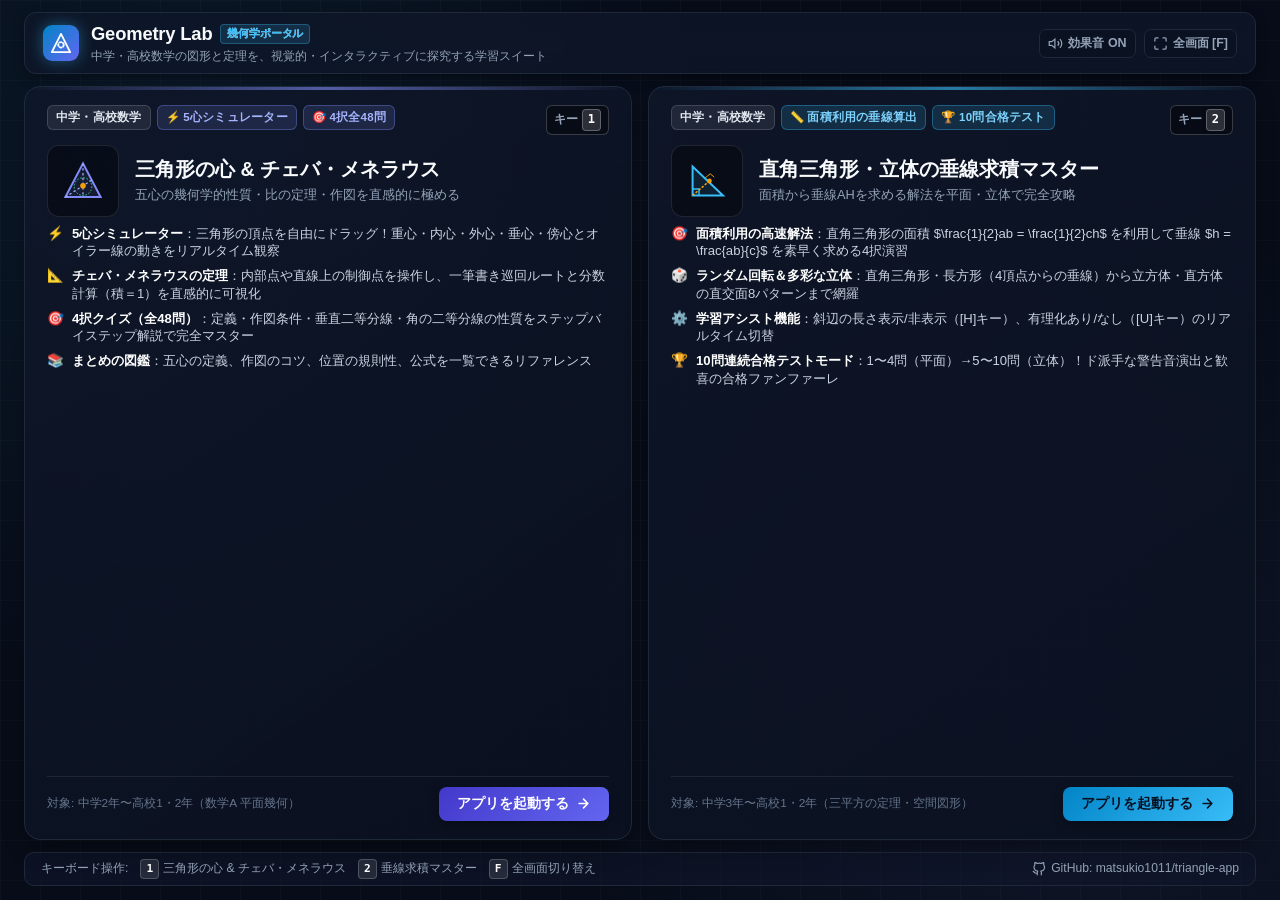
==== commit a4c2e47f: "feat: Add portal launcher index.html and integrate altitude quiz app" ====
--- a/index.html
+++ b/index.html
@@ -3,590 +3,826 @@
 <head>
   <meta charset="UTF-8">
   <meta name="viewport" content="width=device-width, initial-scale=1.0">
-  <title>三角形の心 4択マスター | 重心・内心・外心・垂心・傍心</title>
-  <link rel="stylesheet" href="style.css">
+  <title>Geometry Lab 〜 数学・幾何学アプリ ポータル 〜</title>
+  <style>
+    :root {
+      --bg-base: #070c18;
+      --bg-card: #0f172a;
+      --bg-card-hover: #16223d;
+      --border-color: #1e293b;
+      --primary: #38bdf8;
+      --primary-glow: rgba(56, 189, 248, 0.35);
+      --secondary: #818cf8;
+      --secondary-glow: rgba(129, 140, 248, 0.35);
+      --accent: #f59e0b;
+      --accent-glow: rgba(245, 158, 11, 0.35);
+      --success: #10b981;
+      --text-main: #f8fafc;
+      --text-muted: #94a3b8;
+      --text-dim: #64748b;
+      --font-family: -apple-system, BlinkMacSystemFont, "Segoe UI", Roboto, "Hiragino Sans", "BIZ UDPGothic", Meiryo, sans-serif;
+    }
+
+    * {
+      box-sizing: border-box;
+      margin: 0;
+      padding: 0;
+      user-select: none;
+    }
+
+    html, body {
+      width: 100%;
+      height: 100vh;
+      max-height: 100vh;
+      overflow: hidden; /* No scroll on PC screen */
+      background-color: var(--bg-base);
+      color: var(--text-main);
+      font-family: var(--font-family);
+      line-height: 1.45;
+    }
+
+    /* Ambient background grid pattern */
+    body::before {
+      content: "";
+      position: absolute;
+      inset: 0;
+      background-image: 
+        radial-gradient(circle at 15% 20%, rgba(56, 189, 248, 0.08) 0%, transparent 40%),
+        radial-gradient(circle at 85% 80%, rgba(129, 140, 248, 0.08) 0%, transparent 40%),
+        linear-gradient(to right, rgba(255, 255, 255, 0.02) 1px, transparent 1px),
+        linear-gradient(to bottom, rgba(255, 255, 255, 0.02) 1px, transparent 1px);
+      background-size: 100% 100%, 100% 100%, 40px 40px, 40px 40px;
+      pointer-events: none;
+      z-index: 0;
+    }
+
+    /* App Wrapper */
+    .portal-container {
+      position: relative;
+      z-index: 1;
+      display: flex;
+      flex-direction: column;
+      height: 100vh;
+      max-height: 100vh;
+      padding: 12px 24px 14px;
+      gap: 12px;
+    }
+
+    /* Header */
+    header {
+      display: flex;
+      justify-content: space-between;
+      align-items: center;
+      background: rgba(15, 23, 42, 0.75);
+      backdrop-filter: blur(12px);
+      border: 1px solid var(--border-color);
+      border-radius: 12px;
+      padding: 8px 18px;
+      flex-shrink: 0;
+      box-shadow: 0 4px 12px rgba(0, 0, 0, 0.35);
+    }
+
+    .brand-group {
+      display: flex;
+      align-items: center;
+      gap: 12px;
+    }
+
+    .brand-icon-box {
+      width: 36px;
+      height: 36px;
+      border-radius: 9px;
+      background: linear-gradient(135deg, #0284c7, #6366f1);
+      display: flex;
+      align-items: center;
+      justify-content: center;
+      box-shadow: 0 0 15px rgba(56, 189, 248, 0.4);
+    }
+
+    .brand-icon-box svg {
+      width: 22px;
+      height: 22px;
+      stroke: #ffffff;
+    }
+
+    .brand-text h1 {
+      font-size: 1.15rem;
+      font-weight: 800;
+      letter-spacing: -0.01em;
+      background: linear-gradient(135deg, #f8fafc 40%, #38bdf8 100%);
+      -webkit-background-clip: text;
+      -webkit-text-fill-color: transparent;
+      display: flex;
+      align-items: center;
+      gap: 8px;
+    }
+
+    .brand-badge {
+      font-size: 0.68rem;
+      font-weight: 700;
+      color: #38bdf8;
+      background: rgba(56, 189, 248, 0.15);
+      border: 1px solid rgba(56, 189, 248, 0.3);
+      padding: 1px 6px;
+      border-radius: 4px;
+      -webkit-text-fill-color: #38bdf8;
+    }
+
+    .brand-text p {
+      font-size: 0.76rem;
+      color: var(--text-muted);
+    }
+
+    .header-controls {
+      display: flex;
+      align-items: center;
+      gap: 8px;
+    }
+
+    .ctrl-btn {
+      background: rgba(11, 17, 32, 0.6);
+      border: 1px solid var(--border-color);
+      color: var(--text-muted);
+      border-radius: 7px;
+      padding: 5px 8px;
+      cursor: pointer;
+      display: inline-flex;
+      align-items: center;
+      gap: 5px;
+      font-size: 0.78rem;
+      font-weight: 600;
+      text-decoration: none;
+      transition: all 0.2s ease;
+    }
+
+    .ctrl-btn:hover {
+      color: var(--text-main);
+      border-color: var(--primary);
+      background: rgba(56, 189, 248, 0.1);
+      transform: translateY(-1px);
+    }
+
+    /* Main Showcase Grid: 2 Cards Side-by-Side */
+    main {
+      flex: 1;
+      display: grid;
+      grid-template-columns: 1fr 1fr;
+      gap: 16px;
+      min-height: 0;
+    }
+
+    /* Portal Card */
+    .app-card {
+      position: relative;
+      background: linear-gradient(145deg, rgba(15, 23, 42, 0.85) 0%, rgba(11, 17, 32, 0.95) 100%);
+      border: 1px solid var(--border-color);
+      border-radius: 16px;
+      padding: 18px 22px;
+      display: flex;
+      flex-direction: column;
+      justify-content: space-between;
+      text-decoration: none;
+      color: inherit;
+      cursor: pointer;
+      overflow: hidden;
+      transition: all 0.25s cubic-bezier(0.2, 0.8, 0.2, 1);
+      box-shadow: 0 10px 25px -5px rgba(0, 0, 0, 0.4);
+    }
+
+    .app-card::before {
+      content: "";
+      position: absolute;
+      top: 0;
+      left: 0;
+      right: 0;
+      height: 3px;
+      background: linear-gradient(90deg, transparent, var(--card-accent, #38bdf8), transparent);
+      opacity: 0.6;
+      transition: opacity 0.25s;
+    }
+
+    .app-card:hover {
+      transform: translateY(-4px) scale(1.008);
+      border-color: var(--card-accent, #38bdf8);
+      box-shadow: 0 20px 35px -8px rgba(0, 0, 0, 0.6), 0 0 30px var(--card-glow, rgba(56, 189, 248, 0.25));
+    }
+
+    .app-card:hover::before {
+      opacity: 1;
+      height: 4px;
+    }
+
+    /* Card Themes */
+    .card-centers {
+      --card-accent: #818cf8;
+      --card-glow: var(--secondary-glow);
+    }
+
+    .card-altitude {
+      --card-accent: #38bdf8;
+      --card-glow: var(--primary-glow);
+    }
+
+    /* Card Header */
+    .card-top {
+      display: flex;
+      justify-content: space-between;
+      align-items: flex-start;
+      gap: 12px;
+    }
+
+    .card-badges {
+      display: flex;
+      flex-wrap: wrap;
+      gap: 6px;
+      align-items: center;
+    }
+
+    .badge {
+      font-size: 0.72rem;
+      font-weight: 700;
+      padding: 3px 8px;
+      border-radius: 6px;
+      letter-spacing: 0.02em;
+    }
+
+    .badge-scope {
+      background: rgba(255, 255, 255, 0.08);
+      border: 1px solid rgba(255, 255, 255, 0.15);
+      color: #e2e8f0;
+    }
+
+    .badge-feature {
+      background: rgba(129, 140, 248, 0.15);
+      border: 1px solid rgba(129, 140, 248, 0.35);
+      color: #a5b4fc;
+    }
+
+    .card-altitude .badge-feature {
+      background: rgba(56, 189, 248, 0.15);
+      border: 1px solid rgba(56, 189, 248, 0.35);
+      color: #7dd3fc;
+    }
+
+    .shortcut-badge {
+      background: rgba(0, 0, 0, 0.4);
+      border: 1px solid rgba(255, 255, 255, 0.2);
+      color: var(--text-muted);
+      font-family: monospace;
+      font-size: 0.75rem;
+      font-weight: 800;
+      padding: 3px 7px;
+      border-radius: 6px;
+      display: flex;
+      align-items: center;
+      gap: 4px;
+    }
+
+    .shortcut-badge kbd {
+      color: #ffffff;
+      background: rgba(255, 255, 255, 0.15);
+      padding: 1px 5px;
+      border-radius: 4px;
+      border: 1px solid rgba(255, 255, 255, 0.25);
+    }
+
+    /* Card Visual / Diagram Preview */
+    .card-preview {
+      display: flex;
+      align-items: center;
+      gap: 16px;
+      margin: 10px 0 8px;
+    }
+
+    .preview-art {
+      width: 72px;
+      height: 72px;
+      border-radius: 12px;
+      background: rgba(0, 0, 0, 0.4);
+      border: 1px solid rgba(255, 255, 255, 0.1);
+      display: flex;
+      align-items: center;
+      justify-content: center;
+      flex-shrink: 0;
+      transition: transform 0.25s ease;
+    }
+
+    .app-card:hover .preview-art {
+      transform: scale(1.08) rotate(-2deg);
+      border-color: var(--card-accent);
+    }
+
+    .card-title-group h2 {
+      font-size: 1.22rem;
+      font-weight: 800;
+      color: var(--text-main);
+      line-height: 1.25;
+      margin-bottom: 4px;
+      transition: color 0.2s;
+    }
+
+    .app-card:hover .card-title-group h2 {
+      color: var(--card-accent);
+    }
+
+    .card-title-group .card-subtitle {
+      font-size: 0.8rem;
+      color: var(--text-muted);
+    }
+
+    /* Feature List */
+    .feature-list {
+      list-style: none;
+      display: flex;
+      flex-direction: column;
+      gap: 7px;
+      margin: 6px 0 10px;
+    }
+
+    .feature-list li {
+      font-size: 0.82rem;
+      color: #cbd5e1;
+      display: flex;
+      align-items: flex-start;
+      gap: 8px;
+      line-height: 1.35;
+    }
+
+    .feature-icon {
+      font-size: 0.85rem;
+      flex-shrink: 0;
+      line-height: 1.35;
+    }
+
+    .feature-list strong {
+      color: #ffffff;
+      font-weight: 700;
+    }
+
+    /* Card Footer / Action Button */
+    .card-bottom {
+      display: flex;
+      justify-content: space-between;
+      align-items: center;
+      padding-top: 10px;
+      border-top: 1px solid rgba(255, 255, 255, 0.08);
+    }
+
+    .target-scope-text {
+      font-size: 0.74rem;
+      color: var(--text-dim);
+    }
+
+    .launch-btn {
+      background: linear-gradient(135deg, var(--btn-grad-start, #4f46e5), var(--btn-grad-end, #818cf8));
+      color: #ffffff;
+      border: none;
+      padding: 8px 18px;
+      border-radius: 8px;
+      font-size: 0.85rem;
+      font-weight: 700;
+      display: inline-flex;
+      align-items: center;
+      gap: 7px;
+      cursor: pointer;
+      box-shadow: 0 4px 12px rgba(0, 0, 0, 0.3);
+      transition: all 0.2s ease;
+    }
+
+    .card-centers .launch-btn {
+      --btn-grad-start: #4338ca;
+      --btn-grad-end: #6366f1;
+    }
+
+    .card-altitude .launch-btn {
+      --btn-grad-start: #0284c7;
+      --btn-grad-end: #38bdf8;
+      color: #081020;
+    }
+
+    .app-card:hover .launch-btn {
+      transform: translateY(-2px);
+      box-shadow: 0 6px 18px var(--card-glow);
+    }
+
+    .launch-btn svg {
+      transition: transform 0.2s ease;
+    }
+
+    .app-card:hover .launch-btn svg {
+      transform: translateX(3px);
+    }
+
+    /* Bottom Info Bar */
+    footer {
+      display: flex;
+      justify-content: space-between;
+      align-items: center;
+      background: rgba(15, 23, 42, 0.6);
+      border: 1px solid var(--border-color);
+      border-radius: 10px;
+      padding: 6px 16px;
+      font-size: 0.76rem;
+      color: var(--text-muted);
+      flex-shrink: 0;
+    }
+
+    .shortcut-hints {
+      display: flex;
+      align-items: center;
+      gap: 12px;
+    }
+
+    .shortcut-hints span {
+      display: flex;
+      align-items: center;
+      gap: 4px;
+    }
+
+    .shortcut-hints kbd {
+      background: rgba(255, 255, 255, 0.1);
+      border: 1px solid rgba(255, 255, 255, 0.2);
+      color: #ffffff;
+      font-size: 0.7rem;
+      font-weight: 700;
+      padding: 1px 5px;
+      border-radius: 4px;
+    }
+
+    .github-link {
+      color: var(--text-muted);
+      text-decoration: none;
+      display: flex;
+      align-items: center;
+      gap: 5px;
+      transition: color 0.2s;
+    }
+
+    .github-link:hover {
+      color: var(--primary);
+    }
+  </style>
 </head>
 <body>
-  <!-- ヘッダー -->
-  <header class="app-header">
-    <div class="header-container">
-      <div class="header-content">
-        <h1>📐 三角形の心 4択マスター</h1>
-        <p class="app-subtitle">中学幾何（重心・内心・外心）から高校発展（垂心・傍心）まで完全攻略</p>
+
+  <div class="portal-container">
+    <!-- Top Bar -->
+    <header>
+      <div class="brand-group">
+        <div class="brand-icon-box">
+          <svg viewBox="0 0 24 24" fill="none" stroke-width="2" stroke-linecap="round" stroke-linejoin="round">
+            <polygon points="12 2 2 22 22 22"></polygon>
+            <circle cx="12" cy="14" r="3" stroke-dasharray="2 2"></circle>
+          </svg>
+        </div>
+        <div class="brand-text">
+          <h1>
+            Geometry Lab
+            <span class="brand-badge">幾何学ポータル</span>
+          </h1>
+          <p>中学・高校数学の図形と定理を、視覚的・インタラクティブに探究する学習スイート</p>
+        </div>
       </div>
-      <div class="header-actions">
-        <button id="btn-sound-toggle" class="sound-toggle-btn" type="button" title="効果音 ON/OFF" aria-label="効果音切替">
-          <span id="sound-icon" class="sound-icon">🔊</span>
-          <span id="sound-text" class="sound-text">音 ON</span>
+
+      <div class="header-controls">
+        <button class="ctrl-btn" id="sound-btn" title="効果音 切り替え">
+          <svg id="sound-icon-on" width="15" height="15" viewBox="0 0 24 24" fill="none" stroke="currentColor" stroke-width="2">
+            <polygon points="11 5 6 9 2 9 2 15 6 15 11 19 11 5"></polygon>
+            <path d="M19.07 4.93a10 10 0 0 1 0 14.14M15.54 8.46a5 5 0 0 1 0 7.07"></path>
+          </svg>
+          <svg id="sound-icon-off" width="15" height="15" viewBox="0 0 24 24" fill="none" stroke="currentColor" stroke-width="2" style="display:none;">
+            <polygon points="11 5 6 9 2 9 2 15 6 15 11 19 11 5"></polygon>
+            <line x1="23" y1="9" x2="17" y2="15"></line>
+            <line x1="17" y1="9" x2="23" y2="15"></line>
+          </svg>
+          <span id="sound-text">効果音 ON</span>
         </button>
-        <button id="btn-theme-toggle" class="theme-toggle-btn" type="button" title="ダークモード/ライトモード切替" aria-label="テーマ切替">
-          <span id="theme-icon" class="theme-icon">🌙</span>
-          <span id="theme-text" class="theme-text">ダーク</span>
+
+        <button class="ctrl-btn" id="fullscreen-btn" title="全画面表示 切り替え [F]">
+          <svg id="fullscreen-icon-enter" width="15" height="15" viewBox="0 0 24 24" fill="none" stroke="currentColor" stroke-width="2" stroke-linecap="round" stroke-linejoin="round">
+            <path d="M8 3H5a2 2 0 0 0-2 2v3m18 0V5a2 2 0 0 0-2-2h-3m0 18h3a2 2 0 0 0 2-2v-3M3 16v3a2 2 0 0 0 2 2h3"></path>
+          </svg>
+          <svg id="fullscreen-icon-exit" width="15" height="15" viewBox="0 0 24 24" fill="none" stroke="currentColor" stroke-width="2" stroke-linecap="round" stroke-linejoin="round" style="display:none;">
+            <path d="M8 3v3a2 2 0 0 1-2 2H3m18 0h-3a2 2 0 0 1-2-2V3m0 18v-3a2 2 0 0 1 2-2h3M3 16h3a2 2 0 0 1 2 2v3"></path>
+          </svg>
+          <span id="fullscreen-text">全画面 [F]</span>
         </button>
       </div>
-    </div>
-  </header>
-
-  <!-- ナビゲーションタブ -->
-  <nav class="nav-tabs">
-    <button id="tab-quiz" class="tab-btn active">🎯 4択クイズ</button>
-    <button id="tab-history" class="tab-btn">📊 挑戦履歴</button>
-    <button id="tab-simulator" class="tab-btn">⚡ 5心シミュレーター</button>
-    <button id="tab-theorems" class="tab-btn">📐 チェバ・メネラウス</button>
-    <button id="tab-encyclopedia" class="tab-btn">📚 まとめの図鑑</button>
-  </nav>
-
-  <!-- メインコンテンツ -->
-  <main class="main-container">
-    
-    <!-- 1. クイズ開始画面 -->
-    <section id="view-start" class="card start-card">
-      <div class="start-icon">🔺</div>
-      <h2 class="start-title">三角形の性質をクイズでマスター！</h2>
-      <p class="start-desc">
-        中学校で学習する「重心・内心・外心」の定義、作図方法、中線の比、内接円・外接円の性質などを4択で確認できます。
-      </p>
-
-      <!-- 高校範囲（垂心・傍心）の追加選択ボタン -->
-      <div class="scope-setting-box">
-        <div class="setting-title">
-          <span>⚙️ 出題範囲のカスタマイズ（選択ボタン）</span>
+    </header>
+
+    <!-- Main App Selection Grid -->
+    <main>
+      <!-- App 1: 三角形の心 & チェバ・メネラウス -->
+      <a href="./centers/index.html" class="app-card card-centers" id="card-centers">
+        <div>
+          <div class="card-top">
+            <div class="card-badges">
+              <span class="badge badge-scope">中学・高校数学</span>
+              <span class="badge badge-feature">⚡ 5心シミュレーター</span>
+              <span class="badge badge-feature">🎯 4択全48問</span>
+            </div>
+            <div class="shortcut-badge">
+              キー <kbd>1</kbd>
+            </div>
+          </div>
+
+          <div class="card-preview">
+            <div class="preview-art">
+              <svg width="48" height="48" viewBox="0 0 60 60" fill="none">
+                <!-- Triangle ABC -->
+                <polygon points="30,8 8,50 52,50" stroke="#818cf8" stroke-width="2.5" fill="rgba(129,140,248,0.12)"></polygon>
+                <!-- Medians & Centroid G -->
+                <line x1="30" y1="8" x2="30" y2="50" stroke="#a5b4fc" stroke-width="1.5" stroke-dasharray="3 3"></line>
+                <line x1="8" y1="50" x2="41" y2="29" stroke="#a5b4fc" stroke-width="1.5" stroke-dasharray="3 3"></line>
+                <circle cx="30" cy="36" r="3.5" fill="#f59e0b"></circle>
+                <!-- Incircle preview -->
+                <circle cx="30" cy="37" r="11" stroke="#34d399" stroke-width="1.2" stroke-dasharray="2 2" fill="none"></circle>
+              </svg>
+            </div>
+            <div class="card-title-group">
+              <h2>三角形の心 & チェバ・メネラウス</h2>
+              <p class="card-subtitle">五心の幾何学的性質・比の定理・作図を直感的に極める</p>
+            </div>
+          </div>
+
+          <ul class="feature-list">
+            <li>
+              <span class="feature-icon">⚡</span>
+              <span><strong>5心シミュレーター</strong>：三角形の頂点を自由にドラッグ！重心・内心・外心・垂心・傍心とオイラー線の動きをリアルタイム観察</span>
+            </li>
+            <li>
+              <span class="feature-icon">📐</span>
+              <span><strong>チェバ・メネラウスの定理</strong>：内部点や直線上の制御点を操作し、一筆書き巡回ルートと分数計算（積＝1）を直感的に可視化</span>
+            </li>
+            <li>
+              <span class="feature-icon">🎯</span>
+              <span><strong>4択クイズ（全48問）</strong>：定義・作図条件・垂直二等分線・角の二等分線の性質をステップバイステップ解説で完全マスター</span>
+            </li>
+            <li>
+              <span class="feature-icon">📚</span>
+              <span><strong>まとめの図鑑</strong>：五心の定義、作図のコツ、位置の規則性、公式を一覧できるリファレンス</span>
+            </li>
+          </ul>
         </div>
-        <p class="setting-desc">
-          基本は「重心・内心・外心」（中学範囲）が出題されます。高校範囲の「垂心」「傍心」もボタンを押して出題対象に追加できます。
-        </p>
-
-        <div class="toggle-group">
-          <!-- 垂心ボタン -->
-          <button id="toggle-orthocenter" class="toggle-btn" type="button">
-            <div class="toggle-label">
-              <span>垂心（すいしん）</span>
-              <span id="badge-orthocenter" class="status-badge badge-off">OFF（高校範囲）</span>
-            </div>
-            <span class="toggle-sub">頂点から対辺に下ろした垂線の交点</span>
-          </button>
-
-          <!-- 傍心ボタン -->
-          <button id="toggle-excenter" class="toggle-btn" type="button">
-            <div class="toggle-label">
-              <span>傍心（ぼうしん）</span>
-              <span id="badge-excenter" class="status-badge badge-off">OFF（高校範囲）</span>
-            </div>
-            <span class="toggle-sub">1内角と2外角の二等分線の交点（3つ存在）</span>
+
+        <div class="card-bottom">
+          <span class="target-scope-text">対象: 中学2年〜高校1・2年（数学A 平面幾何）</span>
+          <button class="launch-btn" type="button">
+            <span>アプリを起動する</span>
+            <svg width="15" height="15" viewBox="0 0 24 24" fill="none" stroke="currentColor" stroke-width="2.5" stroke-linecap="round" stroke-linejoin="round">
+              <path d="M5 12h14M12 5l7 7-7 7"></path>
+            </svg>
           </button>
         </div>
-      </div>
-
-      <!-- 出題数の選択 -->
-      <div class="count-setting-box">
-        <div class="setting-title">
-          <span>🎲 出題数（3回に1回、定義問題が出題されます）</span>
-        </div>
-        <p class="setting-desc">
-          問題は毎回ランダムに出題され、3回に1回のペースで「重心・内心・外心の定義」が復習として登場します！
-        </p>
-        <div class="count-btn-group">
-          <button type="button" class="btn-quiz-count active" data-count="10">10問（おすすめ）</button>
-          <button type="button" class="btn-quiz-count" data-count="15">15問</button>
-          <button type="button" class="btn-quiz-count" data-count="all">全問チャレンジ</button>
-        </div>
-      </div>
-
-      <div class="start-actions">
-        <button id="btn-start" class="btn-primary">クイズをスタートする 🚀</button>
-        <button id="btn-open-history" class="btn-secondary" type="button">
-          📜 挑戦履歴を見る <span id="history-count-badge" class="badge badge-count">0</span>
-        </button>
-      </div>
-    </section>
-
-    <!-- 2. クイズ解答画面 -->
-    <section id="view-quiz" class="card quiz-layout hidden">
-      <!-- 左側：問題と4択 -->
-      <div class="quiz-left-col">
-        <div class="quiz-header">
-          <div class="quiz-step-box">
-            <span class="quiz-step">第 <span id="q-current-index">1</span> 問 / 全 <span id="q-total">10</span> 問</span>
-            <span id="scope-badge" class="badge badge-junior">中学範囲</span>
-          </div>
-          <div class="quiz-header-right">
-            <div id="quiz-streak-badge" class="streak-badge">
-              <span class="streak-fire">🔥</span> 連続正解: <strong id="streak-count">0</strong> 問
+      </a>
+
+      <!-- App 2: 直角三角形の面積を利用した垂線の長さ -->
+      <a href="./altitude/index.html" class="app-card card-altitude" id="card-altitude">
+        <div>
+          <div class="card-top">
+            <div class="card-badges">
+              <span class="badge badge-scope">中学・高校数学</span>
+              <span class="badge badge-feature">📏 面積利用の垂線算出</span>
+              <span class="badge badge-feature">🏆 10問合格テスト</span>
             </div>
-            <button id="btn-quiz-history" class="btn-header-history" type="button" title="過去の成績履歴を見る">
-              📜 履歴
-            </button>
-          </div>
-        </div>
-
-        <div class="progress-container">
-          <div id="quiz-progress-bar" class="progress-bar"></div>
-        </div>
-
-        <!-- リアルタイム回答状況インジケーター -->
-        <div id="quiz-answer-tracker" class="quiz-answer-tracker"></div>
-
-        <div class="quiz-content">
-          <div id="q-text" class="quiz-question-text">問題文がここに入ります。</div>
-
-          <!-- 4択ボタンコンテナ -->
-          <div id="options-container" class="options-grid"></div>
-        </div>
-      </div>
-
-      <!-- 右側：正解・解説・次へボタン -->
-      <div class="quiz-right-col">
-        <!-- 未回答時の案内 -->
-        <div id="feedback-placeholder" class="feedback-placeholder">
-          <div class="placeholder-icon">👉</div>
-          <h3>解答待ち</h3>
-          <p>左側の選択肢から答えを1つ選んでください。</p>
-        </div>
-
-        <!-- 回答後の判定カード -->
-        <div id="feedback-card" class="feedback-card hidden">
-          <!-- 上部固定バー：判定ステータス ＆ 次の問題へボタン（スクロール一切不要で即座に押せる！） -->
-          <div class="feedback-header-bar">
-            <div class="feedback-status">
-              <span id="feedback-icon" class="feedback-icon">⭕</span>
-              <span id="feedback-title" class="feedback-title">正解！</span>
-            </div>
-            <button id="btn-next" class="btn-primary btn-next-top" type="button">次の問題へ ➔</button>
-          </div>
-
-          <div id="auto-next-indicator" class="auto-next-indicator hidden">⚡ 自動で次の問題へ進みます...</div>
-
-          <!-- スクロール不要でコンパクトに収まる解説領域 -->
-          <div class="feedback-content-area">
-            <!-- 正解の明示表示エリア（選択後に表示） -->
-            <div id="feedback-correct-answer" class="feedback-correct-answer">
-              <span class="correct-badge">正解</span>
-              <strong id="feedback-correct-text" class="correct-text">重心（G）</strong>
-            </div>
-
-            <p id="feedback-explanation" class="feedback-explanation">解説テキスト</p>
-            <div id="feedback-tip" class="feedback-tip">💡 覚え方のヒント</div>
-            <div id="quiz-svg-container" class="quiz-svg-container"></div>
-          </div>
-
-          <!-- 下部にも念のため配置（どちらでも押せます） -->
-          <div class="feedback-bottom-action">
-            <button id="btn-next-bottom" class="btn-secondary btn-next-sub" type="button">次の問題へ ➔</button>
-          </div>
-        </div>
-      </div>
-    </section>
-
-    <!-- 3. 結果発表画面 -->
-    <section id="view-result" class="card result-card hidden">
-      <h2>🎉 クイズ終了！お疲れ様でした</h2>
-      
-      <div class="score-circle">
-        <div id="result-score" class="score-number">8</div>
-        <div class="score-total">/ <span id="result-total">10</span> 問正解</div>
-      </div>
-
-      <div class="result-stats-row">
-        <div id="result-percentage" class="result-percentage">正答率: 80%</div>
-        <div id="result-streak-box" class="result-streak-box">🔥 最長連続正解: <strong id="result-max-streak">0</strong> 問</div>
-      </div>
-      <p id="result-message" class="result-message"></p>
-      <div class="result-actions">
-        <button id="btn-restart" class="btn-primary">もう一度挑戦する 🔄</button>
-        <button id="btn-result-history" class="btn-secondary" type="button">📜 過去の挑戦履歴を見る 📊</button>
-      </div>
-
-      <!-- 復習リスト -->
-      <div class="review-section">
-        <h3>📋 今回の問題と振り返り</h3>
-        <div id="result-review-list"></div>
-      </div>
-    </section>
-
-    <!-- 挑戦履歴画面（タブから常時直接アクセス可能） -->
-    <section id="view-history" class="card history-view-card hidden">
-      <div class="history-view-header">
-        <div>
-          <h2 class="history-view-title">📊 4択クイズ 挑戦履歴</h2>
-          <p class="history-view-desc">これまでのクイズ成績と、毎回の全問題・回答の復習ができます。</p>
-        </div>
-        <button id="btn-view-clear-history" class="btn-text-danger" type="button">履歴をすべてリセット 🗑️</button>
-      </div>
-
-      <!-- 統計サマリーカード -->
-      <div class="history-stats-grid">
-        <div class="stat-card">
-          <div id="stat-view-total-plays" class="stat-num">0 回</div>
-          <div class="stat-lbl">挑戦回数</div>
-        </div>
-        <div class="stat-card">
-          <div id="stat-view-avg-accuracy" class="stat-num">0%</div>
-          <div class="stat-lbl">平均正答率</div>
-        </div>
-        <div class="stat-card">
-          <div id="stat-view-best-streak" class="stat-num">0 問</div>
-          <div class="stat-lbl">最高連続正解</div>
-        </div>
-      </div>
-
-      <!-- 履歴一覧 -->
-      <div class="history-view-body">
-        <div id="history-view-list" class="history-list-container"></div>
-      </div>
-    </section>
-
-    <!-- 4. まとめ図鑑画面 -->
-    <section id="view-encyclopedia" class="hidden">
-      <div style="margin-bottom: 1rem;">
-        <h2 style="font-size: 1.3rem; margin-bottom: 0.3rem;">📖 三角形の五心 まとめ図鑑</h2>
-        <p style="color: var(--text-muted); font-size: 0.9rem;">
-          定義・作図方法・特徴的な性質をいつでも確認できるチートシートです。
-        </p>
-      </div>
-      <div id="encyclopedia-container" class="encyclo-container"></div>
-    </section>
-
-    <!-- 5. 5心シミュレーター画面 -->
-    <section id="view-simulator" class="card sim-layout hidden">
-      <!-- 左パネル: コントロール & 情報 -->
-      <div class="sim-panel">
-        <div class="sim-panel-header">
-          <h3>🎮 五心コントロール</h3>
-          <p class="sim-guide">頂点A, B, Cを直接ドラッグして動かせます！</p>
-        </div>
-
-        <!-- プリセットボタン -->
-        <div class="sim-control-group">
-          <label class="sim-label">三角形プリセット</label>
-          <div class="preset-btn-grid">
-            <button class="btn-preset" data-preset="acute" title="鋭角三角形">鋭角</button>
-            <button class="btn-preset" data-preset="right" title="直角三角形">直角</button>
-            <button class="btn-preset" data-preset="obtuse" title="鈍角三角形">鈍角</button>
-            <button class="btn-preset" data-preset="equilateral" title="正三角形">正△</button>
-          </div>
-        </div>
-
-        <!-- 表示切り替えトグル -->
-        <div class="sim-control-group">
-          <label class="sim-label">表示する「心」と図形</label>
-          <div class="sim-check-list">
-            <label class="sim-check-item sim-check-centroid">
-              <input type="checkbox" id="sim-show-centroid" checked>
-              <span class="sim-check-mark"></span>
-              <span class="sim-check-text"><strong>重心 (G)</strong> <small>中線</small></span>
-            </label>
-
-            <label class="sim-check-item sim-check-incenter">
-              <input type="checkbox" id="sim-show-incenter" checked>
-              <span class="sim-check-mark"></span>
-              <span class="sim-check-text"><strong>内心 (I)</strong> <small>内接円・二等分線</small></span>
-            </label>
-
-            <label class="sim-check-item sim-check-sub sim-check-formula" id="sim-formula-row" title="内接円の半径公式 S=1/2r(a+b+c) の導出図解を表示">
-              <input type="checkbox" id="sim-show-incenter-demo">
-              <span class="sim-check-mark"></span>
-              <span class="sim-check-text"><strong>↳ 📐 半径の求め方</strong> <small>3分割公式</small></span>
-            </label>
-
-            <label class="sim-check-item sim-check-circumcenter">
-              <input type="checkbox" id="sim-show-circumcenter" checked>
-              <span class="sim-check-mark"></span>
-              <span class="sim-check-text"><strong>外心 (O)</strong> <small>外接円・垂直二等分線</small></span>
-            </label>
-
-            <label class="sim-check-item sim-check-orthocenter">
-              <input type="checkbox" id="sim-show-orthocenter">
-              <span class="sim-check-mark"></span>
-              <span class="sim-check-text"><strong>垂心 (H)</strong> <small>垂線（高校）</small></span>
-            </label>
-
-            <label class="sim-check-item sim-check-excenter">
-              <input type="checkbox" id="sim-show-excenter">
-              <span class="sim-check-mark"></span>
-              <span class="sim-check-text"><strong>傍心 (I_A)</strong> <small>傍接円（高校）</small></span>
-            </label>
-
-            <label class="sim-check-item sim-check-euler">
-              <input type="checkbox" id="sim-show-euler">
-              <span class="sim-check-mark"></span>
-              <span class="sim-check-text"><strong>オイラー線</strong> <small>O-G-Hの一直線</small></span>
-            </label>
-          </div>
-        </div>
-
-        <!-- リアルタイム情報 -->
-        <div class="sim-info-card">
-          <div class="sim-info-row">
-            <span class="sim-info-label">形状:</span>
-            <span id="sim-triangle-type" class="sim-type-badge">鋭角三角形</span>
-          </div>
-          <div class="sim-angles-row">
-            <span>∠A: <b id="sim-angle-a">60°</b></span>
-            <span>∠B: <b id="sim-angle-b">60°</b></span>
-            <span>∠C: <b id="sim-angle-c">60°</b></span>
-          </div>
-          <div id="sim-commentary" class="sim-commentary">
-            頂点を動かして、外心や垂心が内部から外部へ飛び出す様子や、直角三角形の斜辺中点に外心が乗る様子を観察してみましょう！
-          </div>
-        </div>
-      </div>
-
-      <!-- 右側：メインビュー（キャンバス ＋ 下部式バー） -->
-      <div class="sim-right-area">
-        <div class="sim-canvas-wrapper">
-          <svg id="sim-svg" viewBox="0 0 850 500" class="sim-svg">
-            <defs>
-              <pattern id="sim-grid" width="20" height="20" patternUnits="userSpaceOnUse">
-                <path d="M 20 0 L 0 0 0 20" fill="none" stroke="#f1f5f9" stroke-width="1" />
-              </pattern>
-            </defs>
-            <rect width="100%" height="100%" fill="url(#sim-grid)" rx="8" />
-
-            <g id="sim-root-layer">
-              <!-- 動的要素レイヤー -->
-              <g id="sim-layer-guides"></g>
-              <g id="sim-layer-circles"></g>
-              <g id="sim-layer-euler"></g>
-
-              <!-- 内心単独表示時の3分割三角形ハイライトレイヤー -->
-              <g id="sim-layer-incenter-demo"></g>
-
-              <!-- 三角形本体 -->
-              <polygon id="sim-poly-triangle" class="sim-triangle" />
-
-              <!-- 心の点レイヤー -->
-              <g id="sim-layer-centers"></g>
-
-              <!-- 頂点ドラッグハンドル -->
-              <g id="sim-layer-handles"></g>
-            </g>
-          </svg>
-        </div>
-
-        <!-- 図の下に大きく表示する内接円の半径公式バー -->
-        <div id="sim-formula-bar" class="sim-formula-bar hidden">
-          <div class="sf-section sf-derivation">
-            <div class="sf-tag">💡 内接円の半径公式の導出（3分割）</div>
-            <div class="sf-eq-group">
-              <span class="sf-area-s">S</span>
-              <span class="sf-eq">=</span>
-              <span class="sf-tri sf-tri-a" title="△IBC (底辺 a, 高さ r)">½ ar</span>
-              <span class="sf-plus">+</span>
-              <span class="sf-tri sf-tri-b" title="△ICA (底辺 b, 高さ r)">½ br</span>
-              <span class="sf-plus">+</span>
-              <span class="sf-tri sf-tri-c" title="△IAB (底辺 c, 高さ r)">½ cr</span>
-              <span class="sf-eq">=</span>
-              <span class="sf-factored">½(a + b + c)r</span>
+            <div class="shortcut-badge">
+              キー <kbd>2</kbd>
             </div>
           </div>
 
-          <div class="sf-arrow">➔</div>
-
-          <div class="sf-section sf-target">
-            <div class="sf-target-title">半径 r の公式</div>
-            <div class="sf-frac-group">
-              <span class="sf-r-var">r</span>
-              <span class="sf-eq">=</span>
-              <div class="sf-fraction">
-                <span class="sf-num">2S</span>
-                <span class="sf-den">a + b + c</span>
-              </div>
+          <div class="card-preview">
+            <div class="preview-art">
+              <svg width="48" height="48" viewBox="0 0 60 60" fill="none">
+                <!-- Right Triangle -->
+                <polygon points="12,12 12,48 50,48" stroke="#38bdf8" stroke-width="2.5" fill="rgba(56,189,248,0.12)"></polygon>
+                <!-- Right angle at (12, 48) -->
+                <polyline points="12,40 20,40 20,48" stroke="#38bdf8" stroke-width="1.8" fill="none"></polyline>
+                <!-- Altitude AH dropped to hypotenuse -->
+                <line x1="12" y1="48" x2="33" y2="30" stroke="#f59e0b" stroke-width="2" stroke-dasharray="3 2"></line>
+                <!-- Foot H -->
+                <circle cx="33" cy="30" r="3" fill="#f59e0b"></circle>
+                <!-- Right angle at H -->
+                <line x1="28" y1="26" x2="34" y2="21" stroke="#f59e0b" stroke-width="1.2"></line>
+                <line x1="34" y1="21" x2="39" y2="25" stroke="#f59e0b" stroke-width="1.2"></line>
+              </svg>
+            </div>
+            <div class="card-title-group">
+              <h2>直角三角形・立体の垂線求積マスター</h2>
+              <p class="card-subtitle">面積から垂線AHを求める解法を平面・立体で完全攻略</p>
             </div>
           </div>
 
-          <div class="sf-section sf-calc">
-            <div class="sf-calc-row">周長 <i>a+b+c</i>: <b id="sim-bar-p">0</b></div>
-            <div class="sf-calc-row">面積 <i>S</i>: <b id="sim-bar-s">0</b></div>
-            <div class="sf-calc-row sf-calc-r">半径 <i>r</i> = <b id="sim-bar-r">0</b></div>
-          </div>
+          <ul class="feature-list">
+            <li>
+              <span class="feature-icon">🎯</span>
+              <span><strong>面積利用の高速解法</strong>：直角三角形の面積 $\frac{1}{2}ab = \frac{1}{2}ch$ を利用して垂線 $h = \frac{ab}{c}$ を素早く求める4択演習</span>
+            </li>
+            <li>
+              <span class="feature-icon">🎲</span>
+              <span><strong>ランダム回転＆多彩な立体</strong>：直角三角形・長方形（4頂点からの垂線）から立方体・直方体の直交面8パターンまで網羅</span>
+            </li>
+            <li>
+              <span class="feature-icon">⚙️</span>
+              <span><strong>学習アシスト機能</strong>：斜辺の長さ表示/非表示（[H]キー）、有理化あり/なし（[U]キー）のリアルタイム切替</span>
+            </li>
+            <li>
+              <span class="feature-icon">🏆</span>
+              <span><strong>10問連続合格テストモード</strong>：1〜4問（平面）→5〜10問（立体）！ド派手な警告音演出と歓喜の合格ファンファーレ</span>
+            </li>
+          </ul>
         </div>
+
+        <div class="card-bottom">
+          <span class="target-scope-text">対象: 中学3年〜高校1・2年（三平方の定理・空間図形）</span>
+          <button class="launch-btn" type="button">
+            <span>アプリを起動する</span>
+            <svg width="15" height="15" viewBox="0 0 24 24" fill="none" stroke="currentColor" stroke-width="2.5" stroke-linecap="round" stroke-linejoin="round">
+              <path d="M5 12h14M12 5l7 7-7 7"></path>
+            </svg>
+          </button>
+        </div>
+      </a>
+    </main>
+
+    <!-- Bottom Status Bar -->
+    <footer>
+      <div class="shortcut-hints">
+        <span>キーボード操作:</span>
+        <span><kbd>1</kbd> 三角形の心 & チェバ・メネラウス</span>
+        <span><kbd>2</kbd> 垂線求積マスター</span>
+        <span><kbd>F</kbd> 全画面切り替え</span>
       </div>
-    </section>
-
-    <!-- 6. チェバ・メネラウス シミュレーター画面 -->
-    <section id="view-theorems" class="card sim-layout hidden">
-      <!-- 左パネル: コントロール & 情報 -->
-      <div class="sim-panel">
-        <div class="sim-panel-header">
-          <h3>📐 チェバ・メネラウス</h3>
-          <p class="sim-guide">頂点A, B, Cや交点・直線をドラッグ！</p>
-        </div>
-
-        <!-- 定理選択セグメント -->
-        <div class="sim-control-group">
-          <label class="sim-label">定理の選択</label>
-          <div class="thm-mode-selector">
-            <button id="thm-mode-ceva" class="btn-thm-mode active" type="button">チェバの定理</button>
-            <button id="thm-mode-menelaus" class="btn-thm-mode" type="button">メネラウスの定理</button>
-          </div>
-        </div>
-
-        <!-- 出発点の選択 -->
-        <div class="sim-control-group">
-          <label class="sim-label">🏁 出発する頂点</label>
-          <div class="thm-start-selector">
-            <button class="btn-thm-start active" data-start="A" type="button">頂点 A</button>
-            <button class="btn-thm-start" data-start="B" type="button">頂点 B</button>
-            <button class="btn-thm-start" data-start="C" type="button">頂点 C</button>
-          </div>
-        </div>
-
-        <!-- プリセットボタン -->
-        <div class="sim-control-group">
-          <label class="sim-label">配置プリセット</label>
-          <div class="preset-btn-grid">
-            <button class="btn-preset btn-thm-preset" data-preset="default">標準</button>
-            <button class="btn-preset btn-thm-preset" data-preset="centroid" title="重心（比1:1:1）">重心</button>
-            <button class="btn-preset btn-thm-preset" data-preset="fox" title="キツネ型（基本）">キツネ型</button>
-            <button class="btn-preset btn-thm-preset" data-preset="midpoint" title="中点交差">中点</button>
-          </div>
-        </div>
-
-        <!-- 表示設定 -->
-        <div class="sim-control-group">
-          <label class="sim-label">表示オプション</label>
-          <div class="sim-check-list">
-            <label class="sim-check-item">
-              <input type="checkbox" id="thm-show-route" checked>
-              <span class="sim-check-mark"></span>
-              <span class="sim-check-text"><strong>🔄 巡回ルート（一筆書き）</strong> <small>矢印ガイド</small></span>
-            </label>
-            <label class="sim-check-item">
-              <input type="checkbox" id="thm-show-lengths" checked>
-              <span class="sim-check-mark"></span>
-              <span class="sim-check-text"><strong>📏 線分の長さ数値</strong> <small>比率ラベル</small></span>
-            </label>
-            <label class="sim-check-item">
-              <input type="checkbox" id="thm-show-extended" checked>
-              <span class="sim-check-mark"></span>
-              <span class="sim-check-text"><strong>✂️ 延長線ガイド</strong> <small>外分交点（点線）</small></span>
-            </label>
-            <label class="sim-check-item" id="thm-opt-line-handles-row">
-              <input type="checkbox" id="thm-show-line-handles" checked>
-              <span class="sim-check-mark"></span>
-              <span class="sim-check-text"><strong>📍 直線操作点 (L1, L2)</strong> <small>メネラウス制御点</small></span>
-            </label>
-          </div>
-        </div>
-
-        <!-- 解説カード -->
-        <div class="sim-info-card">
-          <div class="sim-info-row">
-            <span class="sim-info-label">要点解説:</span>
-          </div>
-          <div id="thm-explanation" class="sim-commentary">
-            頂点AまたはBからスタートして、対辺の分点を経由しながら一筆書きで一周すると、分数の積は常に「1」になります！
-          </div>
-        </div>
-      </div>
-
-      <!-- 右側：メインビュー（キャンバス ＋ 下部式バー） -->
-      <div class="sim-right-area">
-        <div class="sim-canvas-wrapper">
-          <svg id="thm-svg" viewBox="0 0 850 500" class="sim-svg">
-            <g id="thm-root-layer">
-              <!-- 延長線レイヤー -->
-              <g id="thm-layer-extended"></g>
-              <!-- 三角形本体 -->
-              <polygon id="thm-poly-triangle" class="sim-triangle" />
-              <!-- チェバ線 / メネラウス直線レイヤー -->
-              <g id="thm-layer-lines"></g>
-              <!-- 巡回ルート矢印レイヤー -->
-              <g id="thm-layer-route"></g>
-              <!-- 分点・交点レイヤー -->
-              <g id="thm-layer-points"></g>
-              <!-- ドラッグハンドルレイヤー -->
-              <g id="thm-layer-handles"></g>
-            </g>
-          </svg>
-        </div>
-
-        <!-- 図の下に大きく表示する数式バー -->
-        <div id="thm-formula-bar" class="sim-formula-bar">
-          <div class="sf-section sf-derivation">
-            <div id="thm-bar-title" class="sf-tag">📐 定理の等式</div>
-            <div class="thm-formula-row">
-              <div id="thm-frac-1" class="thm-formula-frac-box"></div>
-              <span class="sf-times">×</span>
-              <div id="thm-frac-2" class="thm-formula-frac-box"></div>
-              <span class="sf-times">×</span>
-              <div id="thm-frac-3" class="thm-formula-frac-box"></div>
-              <span class="sf-eq">=</span>
-              <span class="thm-formula-const">1</span>
-            </div>
-          </div>
-
-          <div class="sf-arrow">➔</div>
-
-          <div class="sf-section sf-target">
-            <div class="sf-target-title">現在の実長での計算</div>
-            <div class="thm-calc-row">
-              <div id="thm-val-1" class="thm-val-frac-box"></div>
-              <span class="sf-times">×</span>
-              <div id="thm-val-2" class="thm-val-frac-box"></div>
-              <span class="sf-times">×</span>
-              <div id="thm-val-3" class="thm-val-frac-box"></div>
-              <span class="sf-eq">=</span>
-              <div class="thm-product-badge">
-                <span id="thm-bar-product">1.00</span>
-              </div>
-            </div>
-          </div>
-        </div>
-      </div>
-    </section>
-
-  </main>
-
-  <!-- 挑戦履歴モーダル -->
-  <div id="modal-history" class="modal-overlay hidden">
-    <div class="modal-card">
-      <div class="modal-header">
-        <div class="modal-title-box">
-          <span class="modal-icon">📊</span>
-          <h3 class="modal-title">4択クイズ 挑戦履歴</h3>
-        </div>
-        <button id="btn-close-history" class="btn-modal-close" type="button" aria-label="閉じる">✕</button>
-      </div>
-
-      <div class="modal-body">
-        <!-- 総合統計サマリー -->
-        <div class="history-stats-grid">
-          <div class="stat-card">
-            <div id="stat-total-plays" class="stat-num">0</div>
-            <div class="stat-lbl">挑戦回数</div>
-          </div>
-          <div class="stat-card">
-            <div id="stat-avg-accuracy" class="stat-num">0%</div>
-            <div class="stat-lbl">平均正答率</div>
-          </div>
-          <div class="stat-card">
-            <div id="stat-best-streak" class="stat-num">0</div>
-            <div class="stat-lbl">最高連続正解</div>
-          </div>
-        </div>
-
-        <!-- 履歴リスト -->
-        <div class="history-list-header">
-          <h4>過去の成績一覧</h4>
-          <button id="btn-clear-history" class="btn-text-danger" type="button">履歴をリセット</button>
-        </div>
-        <div id="history-list-container" class="history-list-container">
-          <!-- JSで動的生成 -->
-        </div>
-      </div>
-    </div>
+      <a href="https://github.com/matsukio1011/triangle-app" target="_blank" rel="noopener noreferrer" class="github-link">
+        <svg width="14" height="14" viewBox="0 0 24 24" fill="none" stroke="currentColor" stroke-width="2" stroke-linecap="round" stroke-linejoin="round">
+          <path d="M9 19c-5 1.5-5-2.5-7-3m14 6v-3.87a3.37 3.37 0 0 0-.94-2.61c3.14-.35 6.44-1.54 6.44-7A5.44 5.44 0 0 0 20 4.77 5.07 5.07 0 0 0 19.91 1S18.73.65 16 2.48a13.38 13.38 0 0 0-7 0C6.27.65 5.09 1 5.09 1A5.07 5.07 0 0 0 5 4.77a5.44 5.44 0 0 0-1.5 3.78c0 5.42 3.3 6.61 6.44 7A3.37 3.37 0 0 0 9 18.13V22"></path>
+        </svg>
+        <span>GitHub: matsukio1011/triangle-app</span>
+      </a>
+    </footer>
   </div>
 
-  <!-- フッター -->
-  <footer class="app-footer">
-    <p>三角形の五心・チェバ・メネラウス 4択学習アプリ | 中学・高校数学サポート</p>
-  </footer>
-
-  <!-- スクリプト読み込み -->
-  <script src="questions.js"></script>
-  <script src="simulator.js"></script>
-  <script src="theorems.js"></script>
-  <script src="app.js"></script>
+  <script>
+    /* Audio Engine */
+    let audioCtx = null;
+    let soundEnabled = true;
+
+    function getAudioContext() {
+      if (!audioCtx) {
+        audioCtx = new (window.AudioContext || window.webkitAudioContext)();
+      }
+      if (audioCtx.state === 'suspended') {
+        audioCtx.resume();
+      }
+      return audioCtx;
+    }
+
+    function playSound(type) {
+      if (!soundEnabled) return;
+      try {
+        const ctx = getAudioContext();
+        const now = ctx.currentTime;
+        if (type === 'hover') {
+          const osc = ctx.createOscillator();
+          const gain = ctx.createGain();
+          osc.type = 'sine';
+          osc.frequency.setValueAtTime(540, now);
+          gain.gain.setValueAtTime(0.02, now);
+          gain.gain.exponentialRampToValueAtTime(0.001, now + 0.04);
+          osc.connect(gain);
+          gain.connect(ctx.destination);
+          osc.start(now);
+          osc.stop(now + 0.04);
+        } else if (type === 'launch') {
+          const osc = ctx.createOscillator();
+          const gain = ctx.createGain();
+          osc.type = 'triangle';
+          osc.frequency.setValueAtTime(440, now);
+          osc.frequency.exponentialRampToValueAtTime(880, now + 0.15);
+          gain.gain.setValueAtTime(0.12, now);
+          gain.gain.exponentialRampToValueAtTime(0.001, now + 0.2);
+          osc.connect(gain);
+          gain.connect(ctx.destination);
+          osc.start(now);
+          osc.stop(now + 0.2);
+        } else if (type === 'click') {
+          const osc = ctx.createOscillator();
+          const gain = ctx.createGain();
+          osc.type = 'sine';
+          osc.frequency.setValueAtTime(750, now);
+          gain.gain.setValueAtTime(0.04, now);
+          gain.gain.exponentialRampToValueAtTime(0.001, now + 0.05);
+          osc.connect(gain);
+          gain.connect(ctx.destination);
+          osc.start(now);
+          osc.stop(now + 0.05);
+        }
+      } catch (e) {
+        console.warn('Audio play failed', e);
+      }
+    }
+
+    /* Sound Button Toggle */
+    const soundBtn = document.getElementById('sound-btn');
+    const soundIconOn = document.getElementById('sound-icon-on');
+    const soundIconOff = document.getElementById('sound-icon-off');
+    const soundText = document.getElementById('sound-text');
+
+    soundBtn.addEventListener('click', () => {
+      soundEnabled = !soundEnabled;
+      soundIconOn.style.display = soundEnabled ? 'block' : 'none';
+      soundIconOff.style.display = soundEnabled ? 'none' : 'block';
+      soundText.textContent = soundEnabled ? '効果音 ON' : '効果音 OFF';
+      if (soundEnabled) playSound('click');
+    });
+
+    /* Fullscreen Handlers */
+    const fullscreenBtn = document.getElementById('fullscreen-btn');
+    const fullscreenIconEnter = document.getElementById('fullscreen-icon-enter');
+    const fullscreenIconExit = document.getElementById('fullscreen-icon-exit');
+    const fullscreenText = document.getElementById('fullscreen-text');
+
+    function isFullscreen() {
+      return !!(
+        document.fullscreenElement ||
+        document.webkitFullscreenElement ||
+        document.mozFullScreenElement ||
+        document.msFullscreenElement
+      );
+    }
+
+    function updateFullscreenUI() {
+      const active = isFullscreen();
+      fullscreenIconEnter.style.display = active ? 'none' : 'block';
+      fullscreenIconExit.style.display = active ? 'block' : 'none';
+      fullscreenText.textContent = active ? '解除 [F]' : '全画面 [F]';
+      fullscreenBtn.title = active ? '全画面表示 解除 [F]' : '全画面表示 切り替え [F]';
+    }
+
+    function toggleFullscreen() {
+      if (!isFullscreen()) {
+        const docElm = document.documentElement;
+        if (docElm.requestFullscreen) {
+          docElm.requestFullscreen().catch(err => console.warn('Fullscreen error:', err));
+        } else if (docElm.webkitRequestFullscreen) {
+          docElm.webkitRequestFullscreen();
+        } else if (docElm.mozRequestFullScreen) {
+          docElm.mozRequestFullScreen();
+        } else if (docElm.msRequestFullscreen) {
+          docElm.msRequestFullscreen();
+        }
+      } else {
+        if (document.exitFullscreen) {
+          document.exitFullscreen().catch(err => console.warn('Exit fullscreen error:', err));
+        } else if (document.webkitExitFullscreen) {
+          document.webkitExitFullscreen();
+        } else if (document.msExitFullscreen) {
+          document.msExitFullscreen();
+        }
+      }
+    }
+
+    fullscreenBtn.addEventListener('click', () => {
+      playSound('click');
+      toggleFullscreen();
+    });
+
+    document.addEventListener('fullscreenchange', updateFullscreenUI);
+    document.addEventListener('webkitfullscreenchange', updateFullscreenUI);
+
+    /* Card Interactive Sound & Actions */
+    const cardCenters = document.getElementById('card-centers');
+    const cardAltitude = document.getElementById('card-altitude');
+
+    cardCenters.addEventListener('mouseenter', () => playSound('hover'));
+    cardAltitude.addEventListener('mouseenter', () => playSound('hover'));
+
+    function launchApp(url) {
+      playSound('launch');
+      setTimeout(() => {
+        window.location.href = url;
+      }, 120);
+    }
+
+    cardCenters.addEventListener('click', (e) => {
+      e.preventDefault();
+      launchApp(cardCenters.getAttribute('href'));
+    });
+
+    cardAltitude.addEventListener('click', (e) => {
+      e.preventDefault();
+      launchApp(cardAltitude.getAttribute('href'));
+    });
+
+    /* Keyboard Shortcuts */
+    window.addEventListener('keydown', (e) => {
+      if (e.key === '1') {
+        launchApp(cardCenters.getAttribute('href'));
+      } else if (e.key === '2') {
+        launchApp(cardAltitude.getAttribute('href'));
+      } else if (e.key.toLowerCase() === 'f') {
+        toggleFullscreen();
+      }
+    });
+  </script>
 </body>
 </html>
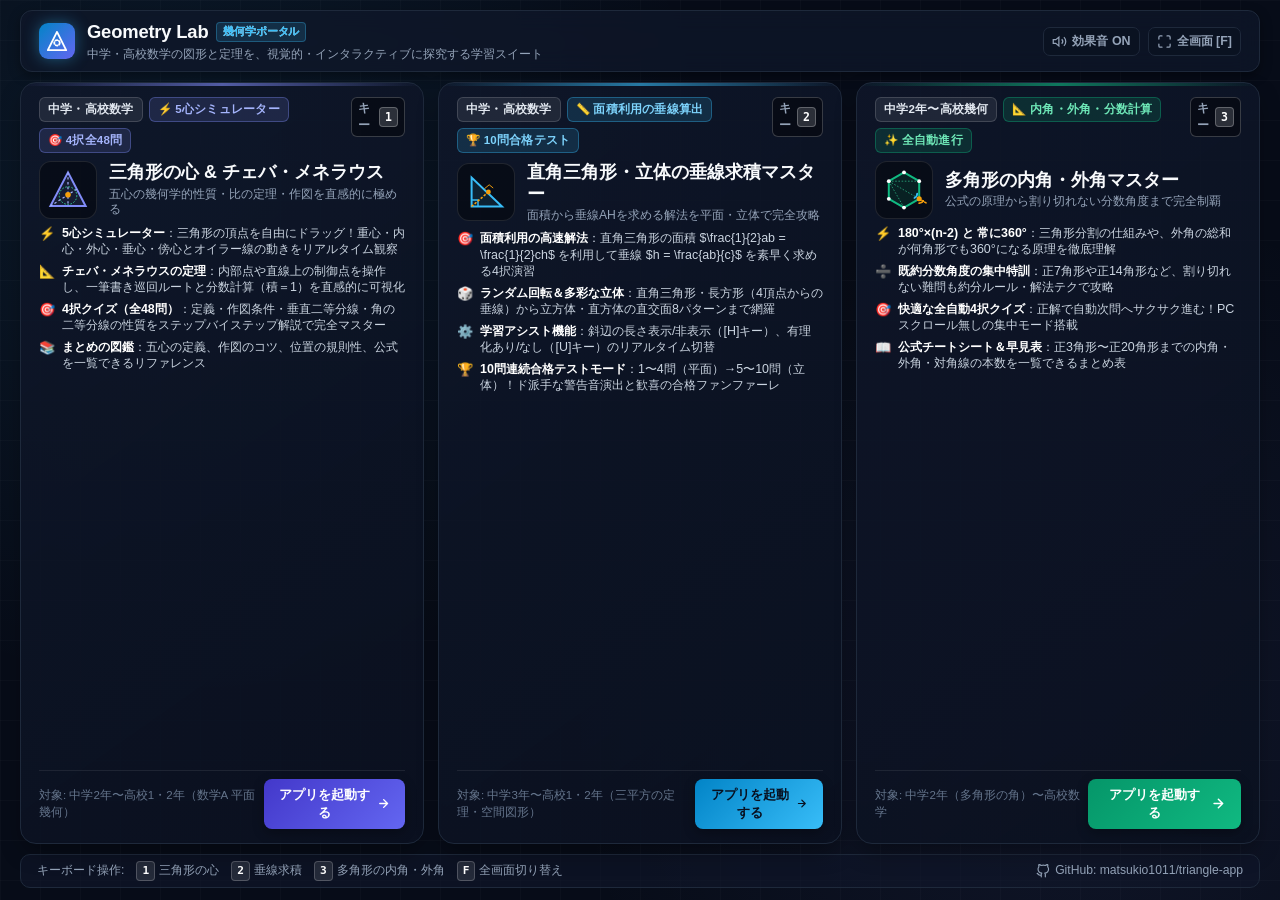
==== commit b62f80ed: "feat: Add polygons interior and exterior angles quiz app to portal" ====
--- a/index.html
+++ b/index.html
@@ -4,6 +4,7 @@
   <meta charset="UTF-8">
   <meta name="viewport" content="width=device-width, initial-scale=1.0">
   <title>Geometry Lab 〜 数学・幾何学アプリ ポータル 〜</title>
+  <link rel="icon" type="image/svg+xml" href="favicon.svg">
   <style>
     :root {
       --bg-base: #070c18;
@@ -64,8 +65,8 @@
       flex-direction: column;
       height: 100vh;
       max-height: 100vh;
-      padding: 12px 24px 14px;
-      gap: 12px;
+      padding: 10px 20px 12px;
+      gap: 10px;
     }
 
     /* Header */
@@ -162,12 +163,12 @@
       transform: translateY(-1px);
     }
 
-    /* Main Showcase Grid: 2 Cards Side-by-Side */
+    /* Main Showcase Grid: 3 Cards Side-by-Side */
     main {
       flex: 1;
       display: grid;
-      grid-template-columns: 1fr 1fr;
-      gap: 16px;
+      grid-template-columns: repeat(3, 1fr);
+      gap: 14px;
       min-height: 0;
     }
 
@@ -177,7 +178,7 @@
       background: linear-gradient(145deg, rgba(15, 23, 42, 0.85) 0%, rgba(11, 17, 32, 0.95) 100%);
       border: 1px solid var(--border-color);
       border-radius: 16px;
-      padding: 18px 22px;
+      padding: 14px 18px;
       display: flex;
       flex-direction: column;
       justify-content: space-between;
@@ -223,6 +224,11 @@
       --card-glow: var(--primary-glow);
     }
 
+    .card-polygons {
+      --card-accent: #10b981;
+      --card-glow: rgba(16, 185, 129, 0.35);
+    }
+
     /* Card Header */
     .card-top {
       display: flex;
@@ -264,14 +270,20 @@
       color: #7dd3fc;
     }
 
+    .card-polygons .badge-feature {
+      background: rgba(16, 185, 129, 0.15);
+      border: 1px solid rgba(16, 185, 129, 0.35);
+      color: #6ee7b7;
+    }
+
     .shortcut-badge {
       background: rgba(0, 0, 0, 0.4);
       border: 1px solid rgba(255, 255, 255, 0.2);
       color: var(--text-muted);
       font-family: monospace;
-      font-size: 0.75rem;
+      font-size: 0.72rem;
       font-weight: 800;
-      padding: 3px 7px;
+      padding: 2px 6px;
       border-radius: 6px;
       display: flex;
       align-items: center;
@@ -290,13 +302,13 @@
     .card-preview {
       display: flex;
       align-items: center;
-      gap: 16px;
-      margin: 10px 0 8px;
+      gap: 12px;
+      margin: 8px 0 6px;
     }
 
     .preview-art {
-      width: 72px;
-      height: 72px;
+      width: 58px;
+      height: 58px;
       border-radius: 12px;
       background: rgba(0, 0, 0, 0.4);
       border: 1px solid rgba(255, 255, 255, 0.1);
@@ -313,11 +325,11 @@
     }
 
     .card-title-group h2 {
-      font-size: 1.22rem;
+      font-size: 1.12rem;
       font-weight: 800;
       color: var(--text-main);
       line-height: 1.25;
-      margin-bottom: 4px;
+      margin-bottom: 3px;
       transition: color 0.2s;
     }
 
@@ -326,8 +338,9 @@
     }
 
     .card-title-group .card-subtitle {
-      font-size: 0.8rem;
+      font-size: 0.76rem;
       color: var(--text-muted);
+      line-height: 1.3;
     }
 
     /* Feature List */
@@ -335,23 +348,23 @@
       list-style: none;
       display: flex;
       flex-direction: column;
+      gap: 5px;
+      margin: 4px 0 8px;
+    }
+
+    .feature-list li {
+      font-size: 0.78rem;
+      color: #cbd5e1;
+      display: flex;
+      align-items: flex-start;
       gap: 7px;
-      margin: 6px 0 10px;
-    }
-
-    .feature-list li {
+      line-height: 1.32;
+    }
+
+    .feature-icon {
       font-size: 0.82rem;
-      color: #cbd5e1;
-      display: flex;
-      align-items: flex-start;
-      gap: 8px;
-      line-height: 1.35;
-    }
-
-    .feature-icon {
-      font-size: 0.85rem;
       flex-shrink: 0;
-      line-height: 1.35;
+      line-height: 1.32;
     }
 
     .feature-list strong {
@@ -364,12 +377,12 @@
       display: flex;
       justify-content: space-between;
       align-items: center;
-      padding-top: 10px;
+      padding-top: 8px;
       border-top: 1px solid rgba(255, 255, 255, 0.08);
     }
 
     .target-scope-text {
-      font-size: 0.74rem;
+      font-size: 0.72rem;
       color: var(--text-dim);
     }
 
@@ -377,13 +390,13 @@
       background: linear-gradient(135deg, var(--btn-grad-start, #4f46e5), var(--btn-grad-end, #818cf8));
       color: #ffffff;
       border: none;
-      padding: 8px 18px;
+      padding: 7px 15px;
       border-radius: 8px;
-      font-size: 0.85rem;
+      font-size: 0.82rem;
       font-weight: 700;
       display: inline-flex;
       align-items: center;
-      gap: 7px;
+      gap: 6px;
       cursor: pointer;
       box-shadow: 0 4px 12px rgba(0, 0, 0, 0.3);
       transition: all 0.2s ease;
@@ -400,6 +413,12 @@
       color: #081020;
     }
 
+    .card-polygons .launch-btn {
+      --btn-grad-start: #059669;
+      --btn-grad-end: #10b981;
+      color: #ffffff;
+    }
+
     .app-card:hover .launch-btn {
       transform: translateY(-2px);
       box-shadow: 0 6px 18px var(--card-glow);
@@ -411,6 +430,27 @@
 
     .app-card:hover .launch-btn svg {
       transform: translateX(3px);
+    }
+
+    /* Responsive adjustments */
+    @media (max-width: 1080px) {
+      html, body {
+        height: auto;
+        min-height: 100vh;
+        overflow-y: auto;
+      }
+      .portal-container {
+        height: auto;
+        min-height: 100vh;
+        padding: 12px;
+      }
+      main {
+        grid-template-columns: 1fr;
+        overflow: visible;
+      }
+      .app-card {
+        padding: 16px 20px;
+      }
     }
 
     /* Bottom Info Bar */
@@ -642,14 +682,88 @@
           </button>
         </div>
       </a>
+      <!-- App 3: 多角形の内角・外角マスター -->
+      <a href="./polygons/index.html" class="app-card card-polygons" id="card-polygons">
+        <div>
+          <div class="card-top">
+            <div class="card-badges">
+              <span class="badge badge-scope">中学2年〜高校幾何</span>
+              <span class="badge badge-feature">📐 内角・外角・分数計算</span>
+              <span class="badge badge-feature">✨ 全自動進行</span>
+            </div>
+            <div class="shortcut-badge">
+              キー <kbd>3</kbd>
+            </div>
+          </div>
+
+          <div class="card-preview">
+            <div class="preview-art">
+              <svg width="48" height="48" viewBox="0 0 60 60" fill="none">
+                <!-- Heptagon / Hexagon -->
+                <polygon points="30,8 49,19 49,41 30,52 11,41 11,19" stroke="#10b981" stroke-width="2.5" fill="rgba(16,185,129,0.12)" stroke-linejoin="round"></polygon>
+                <!-- Extended exterior line -->
+                <line x1="49" y1="41" x2="59" y2="47" stroke="#f59e0b" stroke-width="2" stroke-dasharray="2 2" stroke-linecap="round"></line>
+                <!-- Exterior arc -->
+                <path d="M 54,43.5 A 5.5,5.5 0 0,1 49,46.5" fill="none" stroke="#f59e0b" stroke-width="2.2" stroke-linecap="round"></path>
+                <!-- Interior arc -->
+                <path d="M 43,40 A 6,6 0 0,0 46.5,34.5" fill="none" stroke="#38bdf8" stroke-width="2.2" stroke-linecap="round"></path>
+                <!-- Vertex triangle lines -->
+                <line x1="11" y1="19" x2="49" y2="19" stroke="#34d399" stroke-width="1.2" stroke-dasharray="2 2" opacity="0.65"></line>
+                <line x1="11" y1="19" x2="49" y2="41" stroke="#34d399" stroke-width="1.2" stroke-dasharray="2 2" opacity="0.65"></line>
+                <line x1="11" y1="19" x2="30" y2="52" stroke="#34d399" stroke-width="1.2" stroke-dasharray="2 2" opacity="0.65"></line>
+                <circle cx="30" cy="8" r="2.4" fill="#ffffff"></circle>
+                <circle cx="49" cy="19" r="2.4" fill="#ffffff"></circle>
+                <circle cx="49" cy="41" r="3.2" fill="#f59e0b"></circle>
+                <circle cx="30" cy="52" r="2.4" fill="#ffffff"></circle>
+                <circle cx="11" cy="41" r="2.4" fill="#ffffff"></circle>
+                <circle cx="11" cy="19" r="2.4" fill="#ffffff"></circle>
+              </svg>
+            </div>
+            <div class="card-title-group">
+              <h2>多角形の内角・外角マスター</h2>
+              <p class="card-subtitle">公式の原理から割り切れない分数角度まで完全制覇</p>
+            </div>
+          </div>
+
+          <ul class="feature-list">
+            <li>
+              <span class="feature-icon">⚡</span>
+              <span><strong>180°×(n-2) と 常に360°</strong>：三角形分割の仕組みや、外角の総和が何角形でも360°になる原理を徹底理解</span>
+            </li>
+            <li>
+              <span class="feature-icon">➗</span>
+              <span><strong>既約分数角度の集中特訓</strong>：正7角形や正14角形など、割り切れない難問も約分ルール・解法テクで攻略</span>
+            </li>
+            <li>
+              <span class="feature-icon">🎯</span>
+              <span><strong>快適な全自動4択クイズ</strong>：正解で自動次問へサクサク進む！PCスクロール無しの集中モード搭載</span>
+            </li>
+            <li>
+              <span class="feature-icon">📖</span>
+              <span><strong>公式チートシート＆早見表</strong>：正3角形〜正20角形までの内角・外角・対角線の本数を一覧できるまとめ表</span>
+            </li>
+          </ul>
+        </div>
+
+        <div class="card-bottom">
+          <span class="target-scope-text">対象: 中学2年（多角形の角）〜高校数学</span>
+          <button class="launch-btn" type="button">
+            <span>アプリを起動する</span>
+            <svg width="15" height="15" viewBox="0 0 24 24" fill="none" stroke="currentColor" stroke-width="2.5" stroke-linecap="round" stroke-linejoin="round">
+              <path d="M5 12h14M12 5l7 7-7 7"></path>
+            </svg>
+          </button>
+        </div>
+      </a>
     </main>
 
     <!-- Bottom Status Bar -->
     <footer>
       <div class="shortcut-hints">
         <span>キーボード操作:</span>
-        <span><kbd>1</kbd> 三角形の心 & チェバ・メネラウス</span>
-        <span><kbd>2</kbd> 垂線求積マスター</span>
+        <span><kbd>1</kbd> 三角形の心</span>
+        <span><kbd>2</kbd> 垂線求積</span>
+        <span><kbd>3</kbd> 多角形の内角・外角</span>
         <span><kbd>F</kbd> 全画面切り替え</span>
       </div>
       <a href="https://github.com/matsukio1011/triangle-app" target="_blank" rel="noopener noreferrer" class="github-link">
@@ -781,20 +895,25 @@
       }
     }
 
-    fullscreenBtn.addEventListener('click', () => {
-      playSound('click');
+    fullscreenBtn.addEventListener('click', (e) => {
+      e.preventDefault();
+      try { playSound('click'); } catch (err) {}
       toggleFullscreen();
+      setTimeout(updateFullscreenUI, 120);
     });
 
     document.addEventListener('fullscreenchange', updateFullscreenUI);
     document.addEventListener('webkitfullscreenchange', updateFullscreenUI);
+    window.addEventListener('resize', updateFullscreenUI);
 
     /* Card Interactive Sound & Actions */
     const cardCenters = document.getElementById('card-centers');
     const cardAltitude = document.getElementById('card-altitude');
+    const cardPolygons = document.getElementById('card-polygons');
 
     cardCenters.addEventListener('mouseenter', () => playSound('hover'));
     cardAltitude.addEventListener('mouseenter', () => playSound('hover'));
+    cardPolygons.addEventListener('mouseenter', () => playSound('hover'));
 
     function launchApp(url) {
       playSound('launch');
@@ -811,6 +930,11 @@
     cardAltitude.addEventListener('click', (e) => {
       e.preventDefault();
       launchApp(cardAltitude.getAttribute('href'));
+    });
+
+    cardPolygons.addEventListener('click', (e) => {
+      e.preventDefault();
+      launchApp(cardPolygons.getAttribute('href'));
     });
 
     /* Keyboard Shortcuts */
@@ -819,6 +943,8 @@
         launchApp(cardCenters.getAttribute('href'));
       } else if (e.key === '2') {
         launchApp(cardAltitude.getAttribute('href'));
+      } else if (e.key === '3') {
+        launchApp(cardPolygons.getAttribute('href'));
       } else if (e.key.toLowerCase() === 'f') {
         toggleFullscreen();
       }
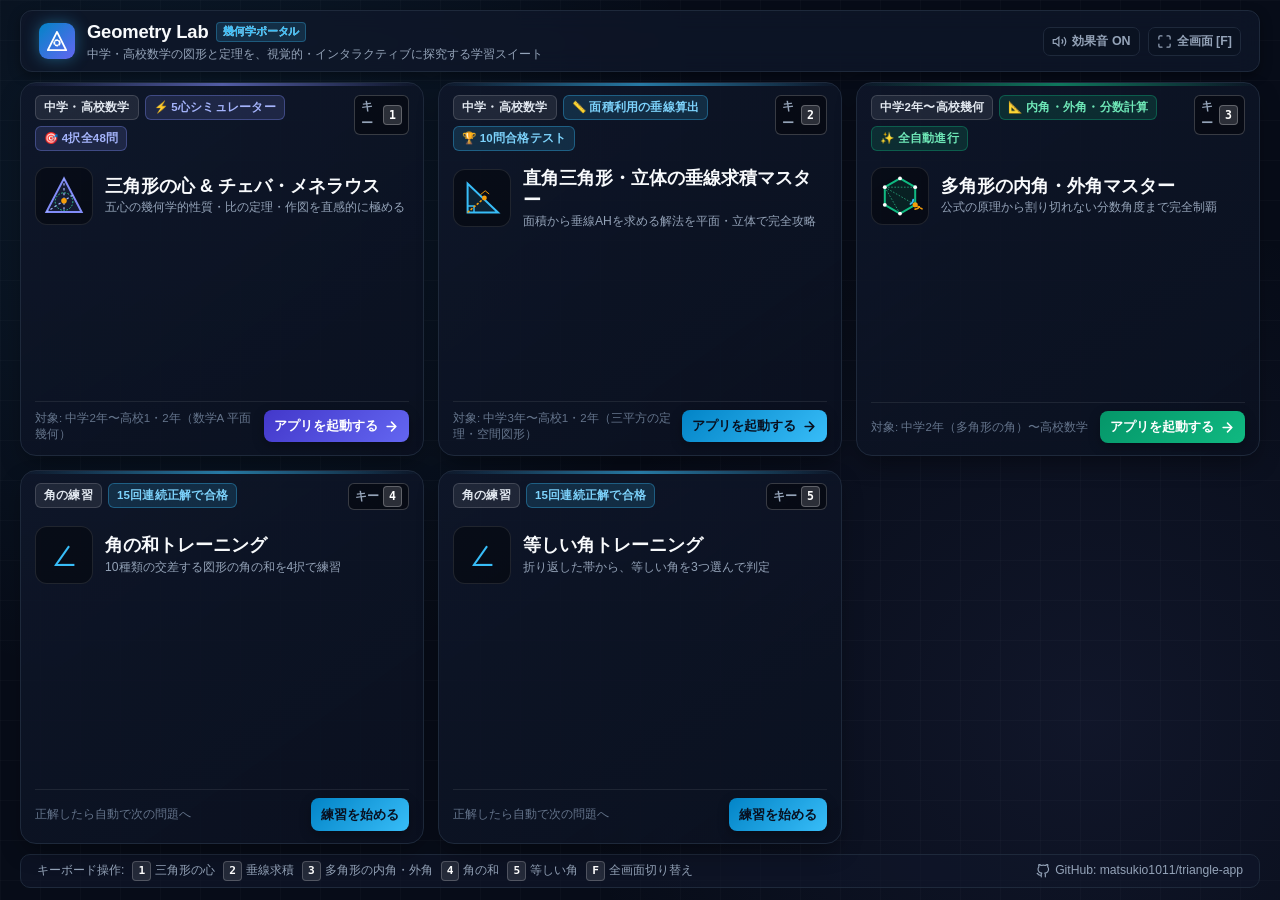
==== commit a25af72e: "Add both angle training apps to Geometry Lab portal" ====
--- a/index.html
+++ b/index.html
@@ -501,6 +501,25 @@
     .github-link:hover {
       color: var(--primary);
     }
+    @media (min-width: 761px) {
+      html,body {height:100dvh;max-height:100dvh;overflow:hidden}
+      .portal-container {height:100dvh;min-height:0;max-height:100dvh}
+      main {grid-template-columns:repeat(3,minmax(0,1fr));grid-template-rows:repeat(2,minmax(0,1fr));overflow:visible}
+      .app-card {min-height:0;padding:12px 14px}
+      .feature-list {display:none}
+      .card-preview {margin:16px 0}
+      .card-bottom {gap:8px}
+      .launch-btn {padding:7px 10px;flex-shrink:0}
+      .shortcut-hints {gap:8px;flex-wrap:wrap}
+    }
+    @media (min-width:761px) and (max-height:650px) {
+      .card-preview {margin:8px 0}
+      .preview-art {width:42px;height:42px}
+      .preview-art svg {width:36px;height:36px}
+      .card-title-group h2 {font-size:1rem}
+      .badge {padding:2px 5px}
+      .target-scope-text {display:none}
+    }
   </style>
 </head>
 <body>
@@ -755,6 +774,24 @@
           </button>
         </div>
       </a>
+
+      <a href="./angle-training/index.html" class="app-card card-altitude" id="card-angle-sum">
+        <div>
+          <div class="card-top"><div class="card-badges"><span class="badge badge-scope">角の練習</span><span class="badge badge-feature">15回連続正解で合格</span></div><div class="shortcut-badge">キー <kbd>4</kbd></div></div>
+          <div class="card-preview"><div class="preview-art" aria-hidden="true" style="font-size:32px;color:#38bdf8">∠</div><div class="card-title-group"><h2>角の和トレーニング</h2><p class="card-subtitle">10種類の交差する図形の角の和を4択で練習</p></div></div>
+          <ul class="feature-list"><li>補助線を引いて考えよう</li><li>正解音・不正解音／ダークモード／全画面表示</li></ul>
+        </div>
+        <div class="card-bottom"><span class="target-scope-text">正解したら自動で次の問題へ</span><span class="launch-btn">練習を始める</span></div>
+      </a>
+
+      <a href="./angle-training/equal.html" class="app-card card-altitude" id="card-angle-equal">
+        <div>
+          <div class="card-top"><div class="card-badges"><span class="badge badge-scope">角の練習</span><span class="badge badge-feature">15回連続正解で合格</span></div><div class="shortcut-badge">キー <kbd>5</kbd></div></div>
+          <div class="card-preview"><div class="preview-art" aria-hidden="true" style="font-size:32px;color:#38bdf8">∠</div><div class="card-title-group"><h2>等しい角トレーニング</h2><p class="card-subtitle">折り返した帯から、等しい角を3つ選んで判定</p></div></div>
+          <ul class="feature-list"><li>角をクリックして小さな丸で選択</li><li>正解音・不正解音／ダークモード／全画面表示</li></ul>
+        </div>
+        <div class="card-bottom"><span class="target-scope-text">正解したら自動で次の問題へ</span><span class="launch-btn">練習を始める</span></div>
+      </a>
     </main>
 
     <!-- Bottom Status Bar -->
@@ -764,6 +801,7 @@
         <span><kbd>1</kbd> 三角形の心</span>
         <span><kbd>2</kbd> 垂線求積</span>
         <span><kbd>3</kbd> 多角形の内角・外角</span>
+        <span><kbd>4</kbd> 角の和</span><span><kbd>5</kbd> 等しい角</span>
         <span><kbd>F</kbd> 全画面切り替え</span>
       </div>
       <a href="https://github.com/matsukio1011/triangle-app" target="_blank" rel="noopener noreferrer" class="github-link">
@@ -937,6 +975,15 @@
       launchApp(cardPolygons.getAttribute('href'));
     });
 
+    const cardAngleSum = document.getElementById('card-angle-sum');
+    const cardAngleEqual = document.getElementById('card-angle-equal');
+    [cardAngleSum, cardAngleEqual].forEach(card => {
+      card.addEventListener('mouseenter', () => playSound('hover'));
+      card.addEventListener('click', e => {
+        if (e.ctrlKey || e.metaKey || e.shiftKey || e.altKey) return;
+        e.preventDefault(); launchApp(card.getAttribute('href'));
+      });
+    });
     /* Keyboard Shortcuts */
     window.addEventListener('keydown', (e) => {
       if (e.key === '1') {
@@ -945,6 +992,10 @@
         launchApp(cardAltitude.getAttribute('href'));
       } else if (e.key === '3') {
         launchApp(cardPolygons.getAttribute('href'));
+      } else if (e.key === '4') {
+        launchApp(cardAngleSum.getAttribute('href'));
+      } else if (e.key === '5') {
+        launchApp(cardAngleEqual.getAttribute('href'));
       } else if (e.key.toLowerCase() === 'f') {
         toggleFullscreen();
       }
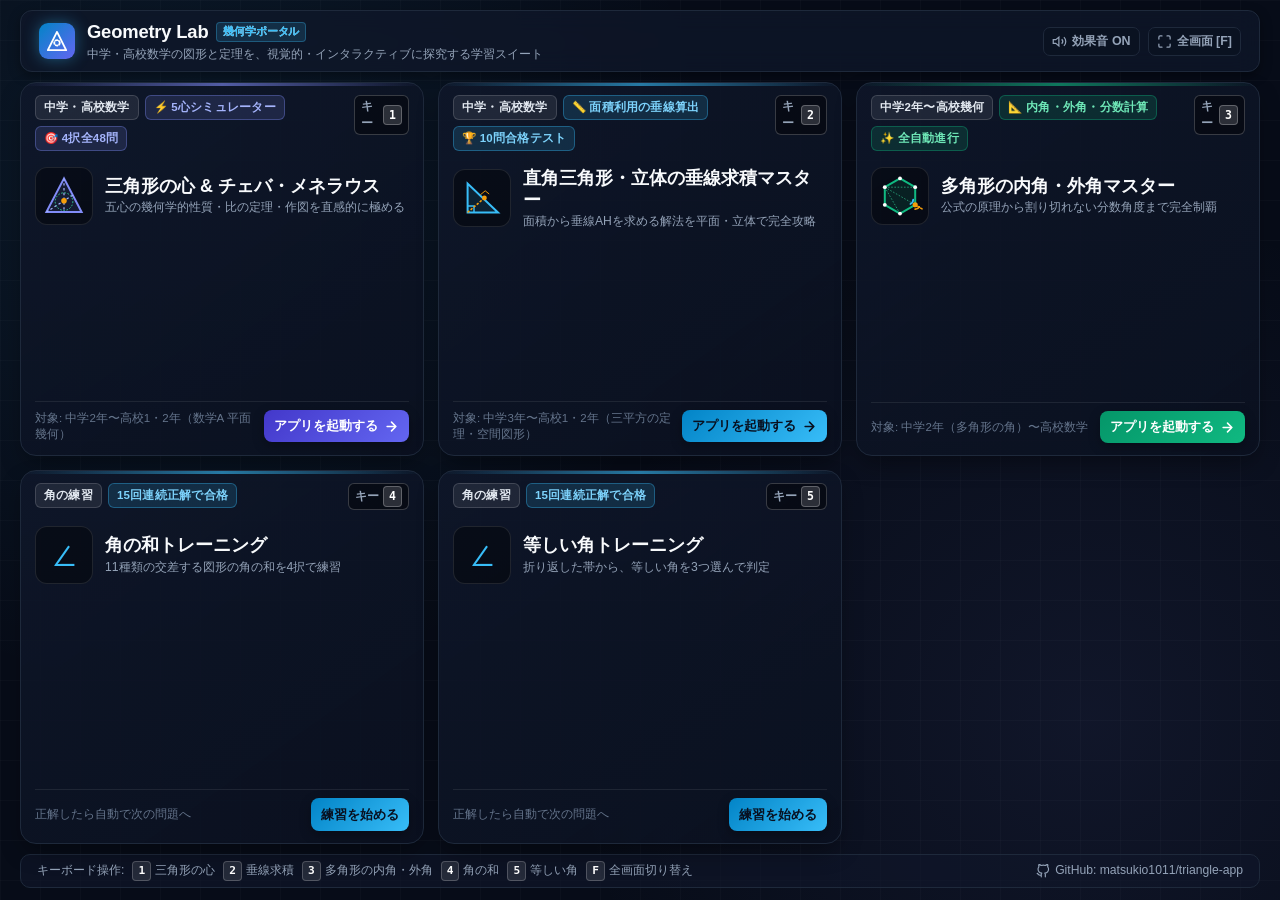
==== commit 60e99396: "Update angle training diagram count to eleven" ====
--- a/index.html
+++ b/index.html
@@ -778,7 +778,7 @@
       <a href="./angle-training/index.html" class="app-card card-altitude" id="card-angle-sum">
         <div>
           <div class="card-top"><div class="card-badges"><span class="badge badge-scope">角の練習</span><span class="badge badge-feature">15回連続正解で合格</span></div><div class="shortcut-badge">キー <kbd>4</kbd></div></div>
-          <div class="card-preview"><div class="preview-art" aria-hidden="true" style="font-size:32px;color:#38bdf8">∠</div><div class="card-title-group"><h2>角の和トレーニング</h2><p class="card-subtitle">10種類の交差する図形の角の和を4択で練習</p></div></div>
+          <div class="card-preview"><div class="preview-art" aria-hidden="true" style="font-size:32px;color:#38bdf8">∠</div><div class="card-title-group"><h2>角の和トレーニング</h2><p class="card-subtitle">11種類の交差する図形の角の和を4択で練習</p></div></div>
           <ul class="feature-list"><li>補助線を引いて考えよう</li><li>正解音・不正解音／ダークモード／全画面表示</li></ul>
         </div>
         <div class="card-bottom"><span class="target-scope-text">正解したら自動で次の問題へ</span><span class="launch-btn">練習を始める</span></div>
